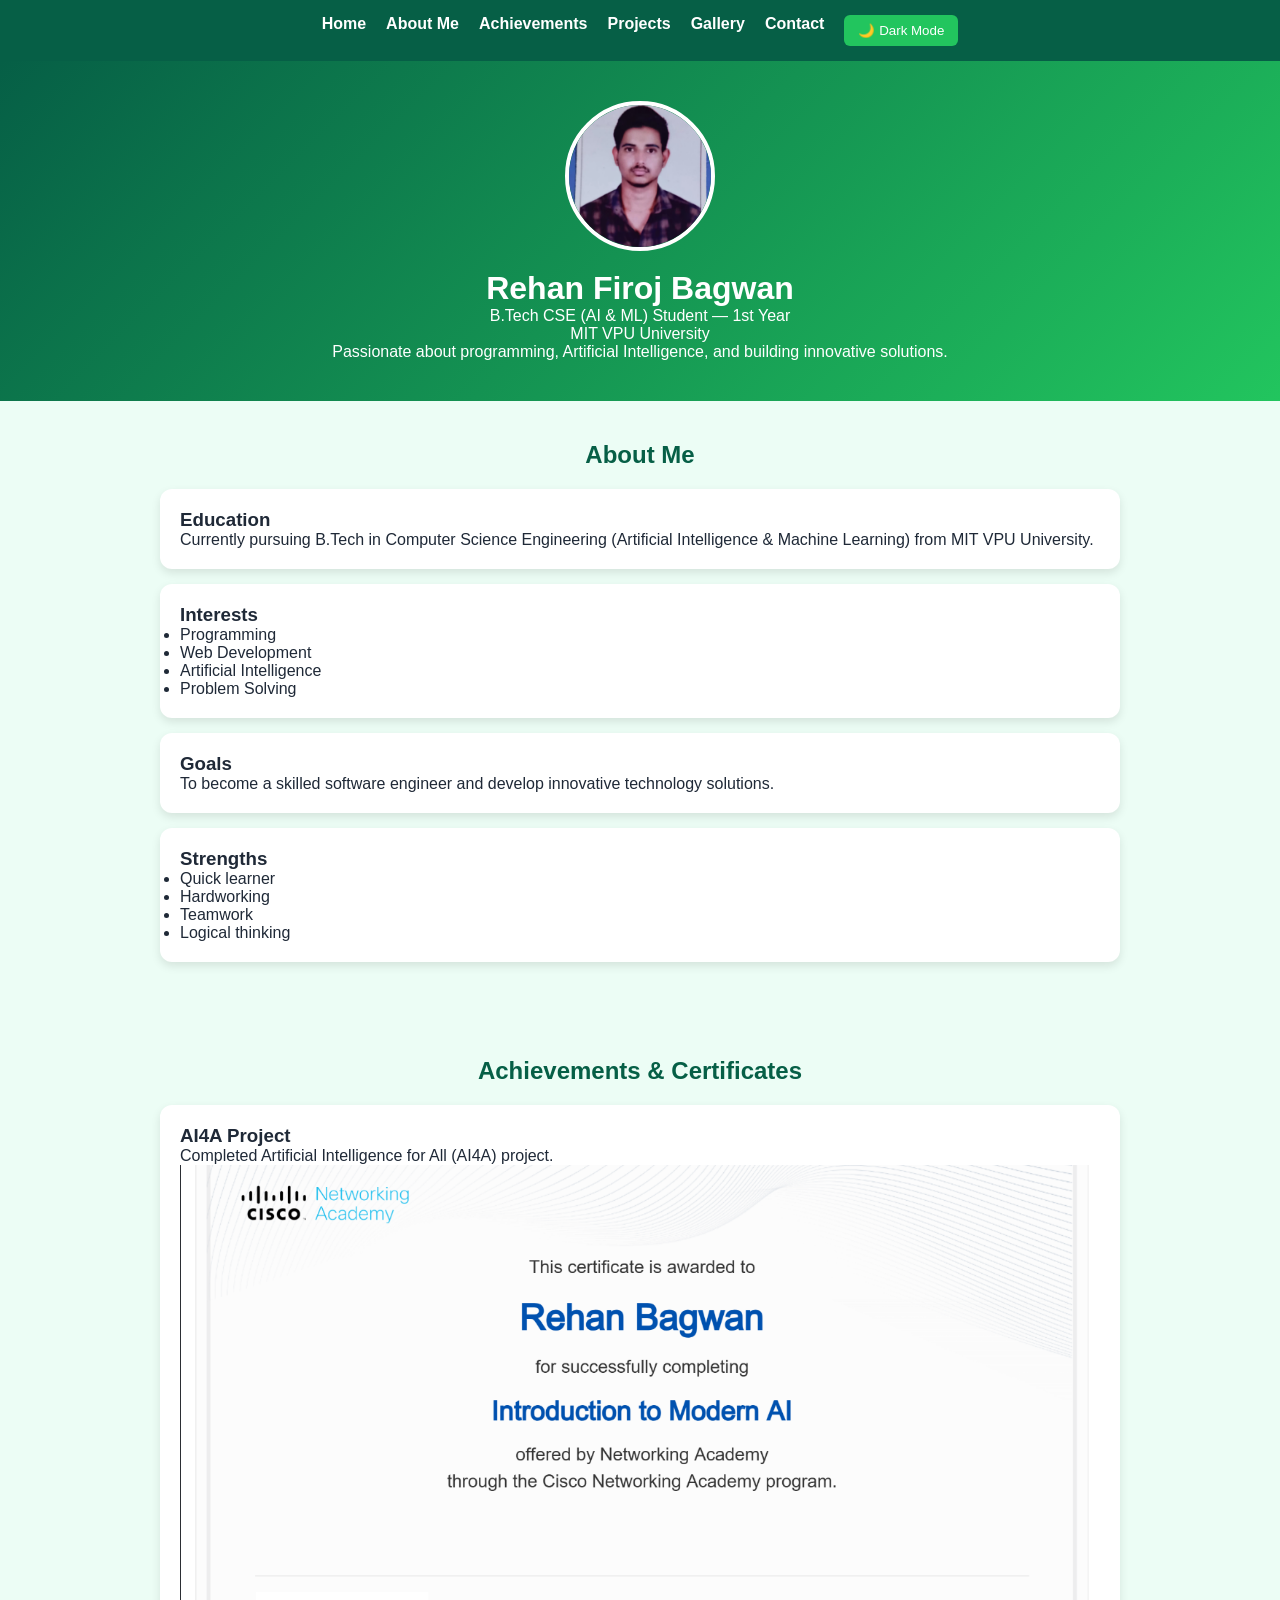
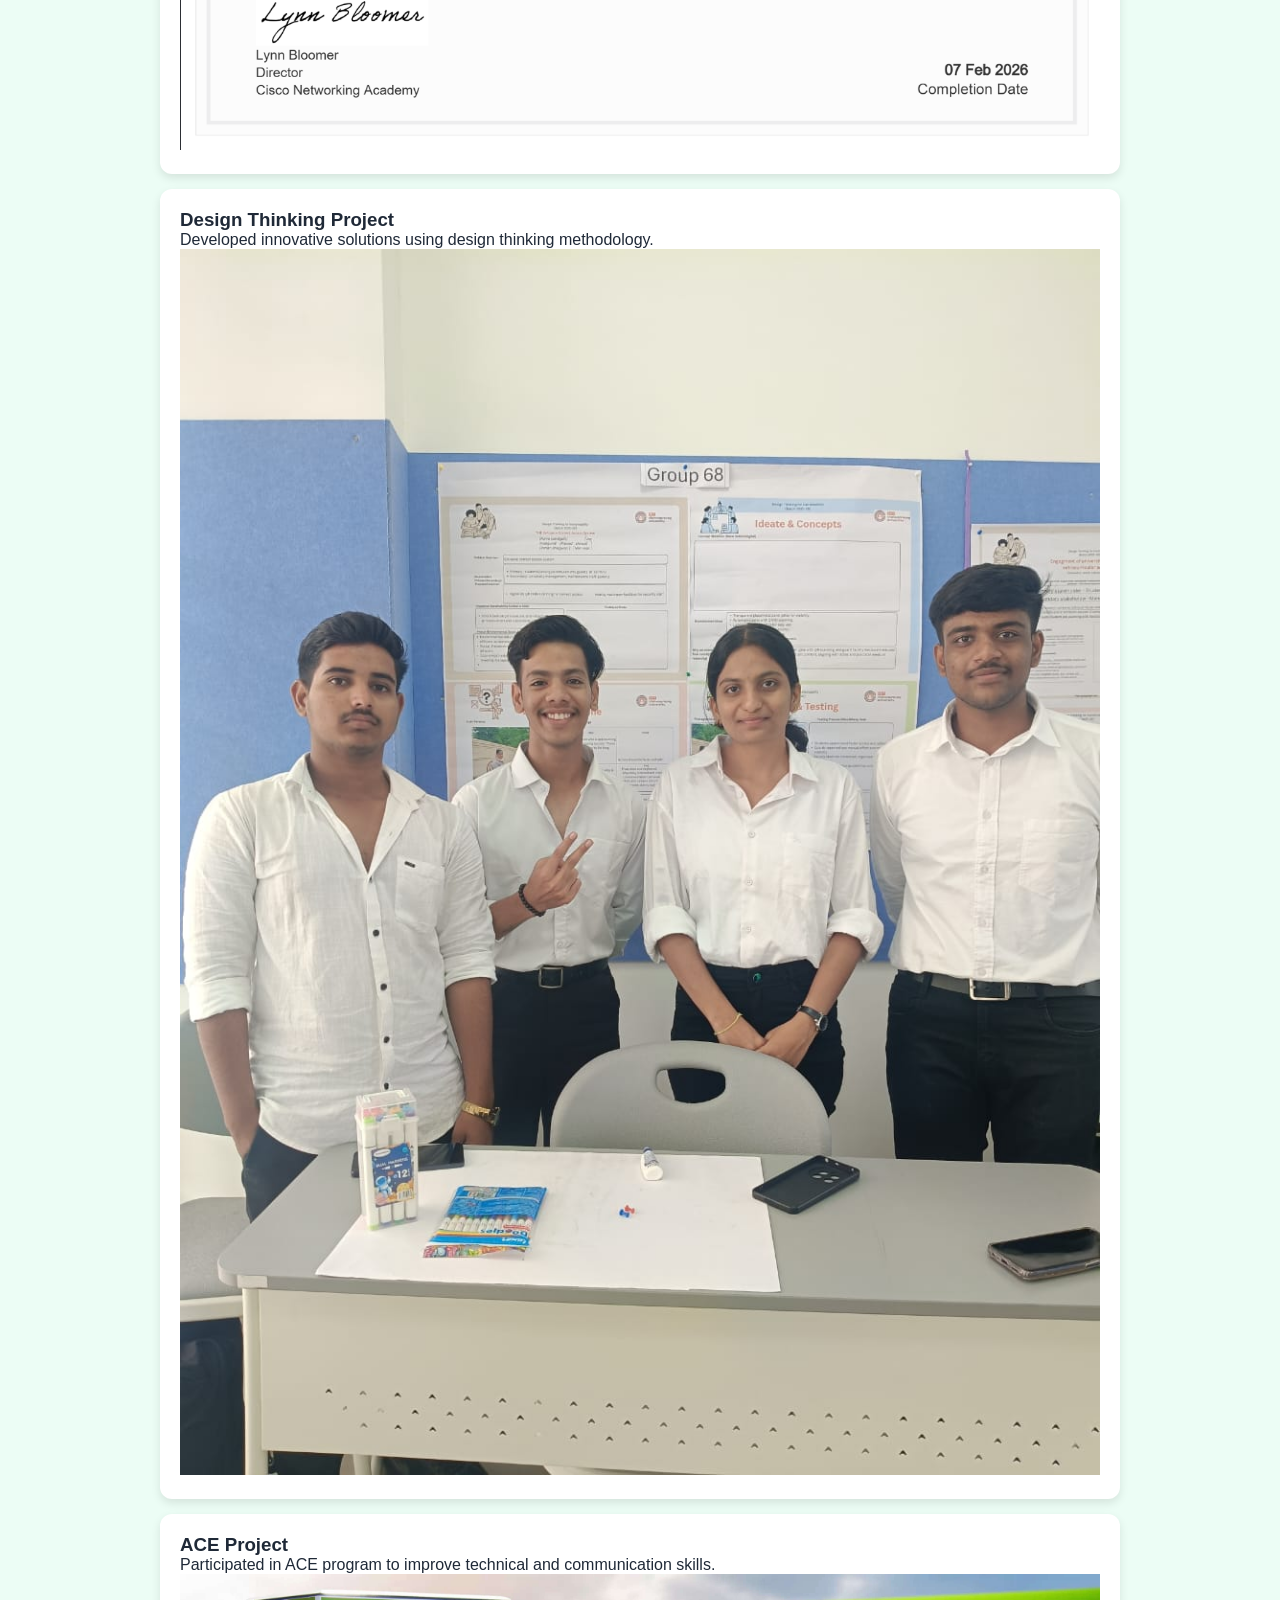
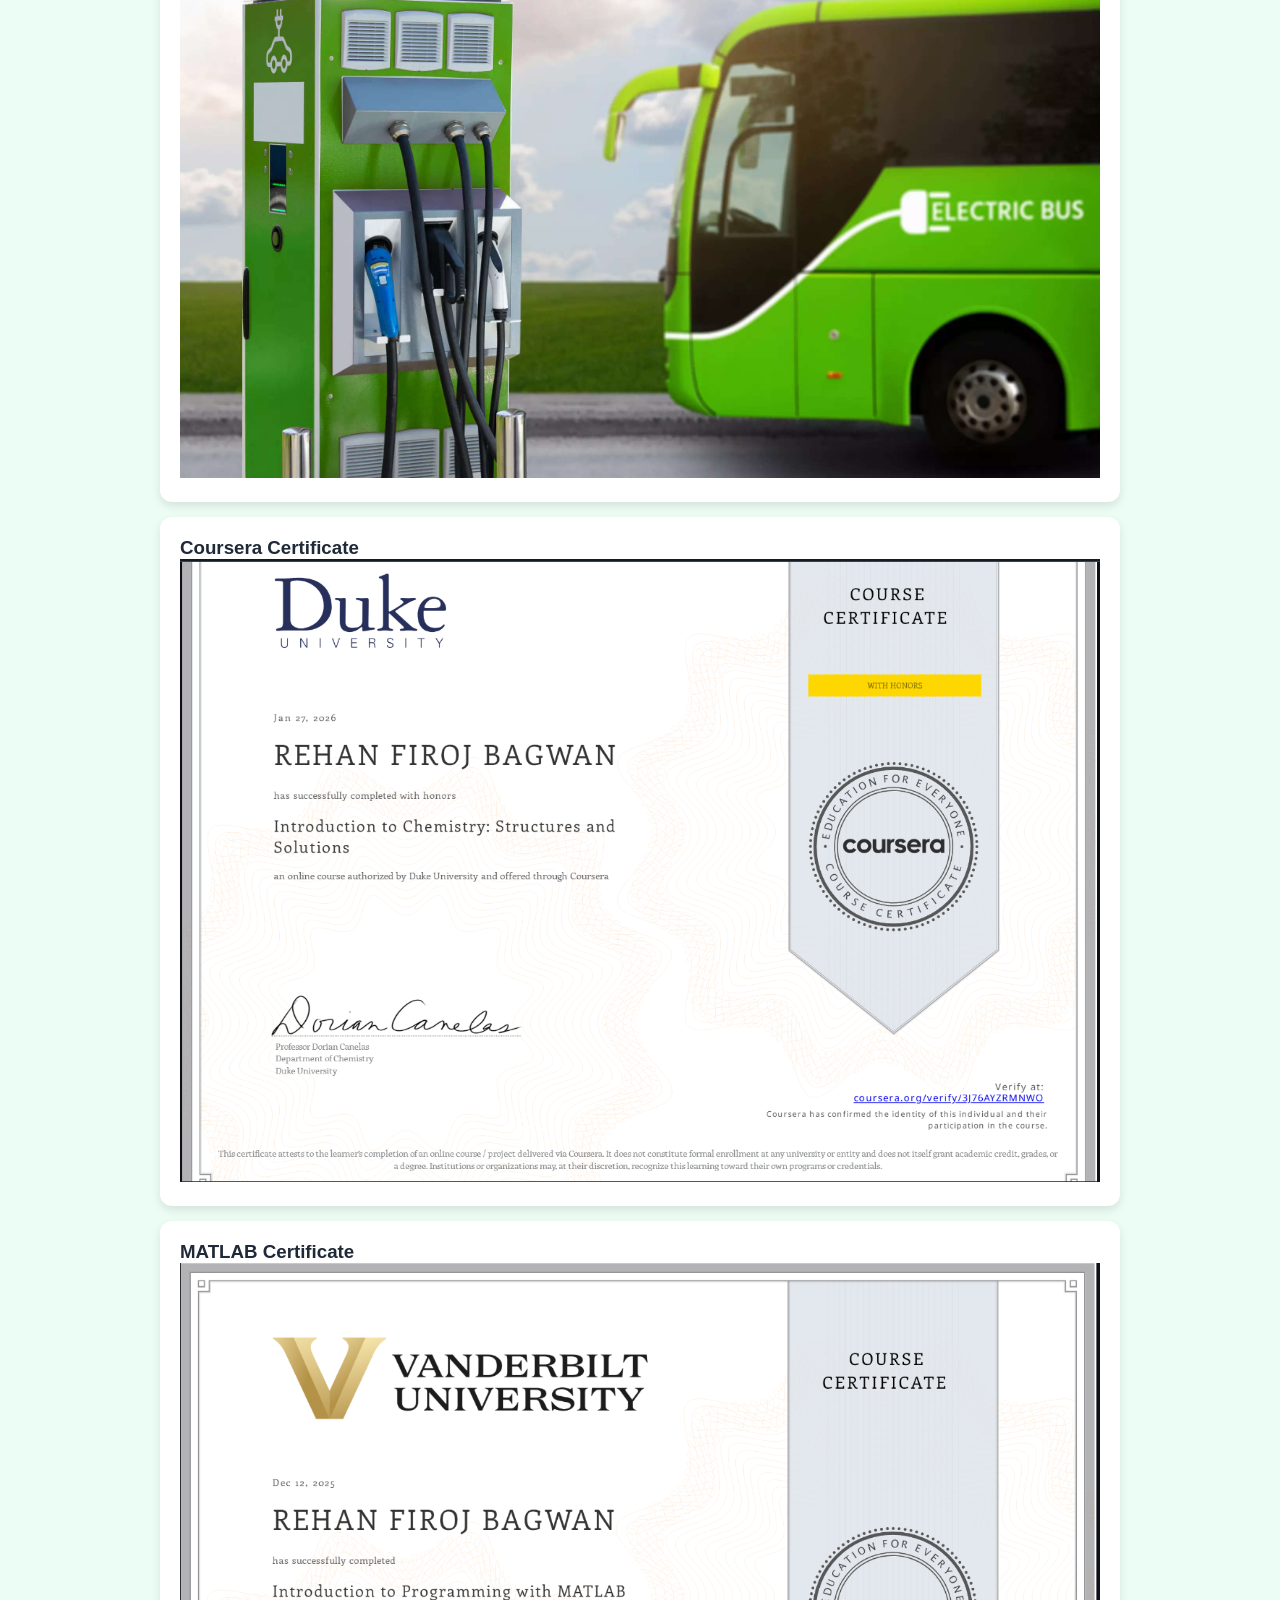
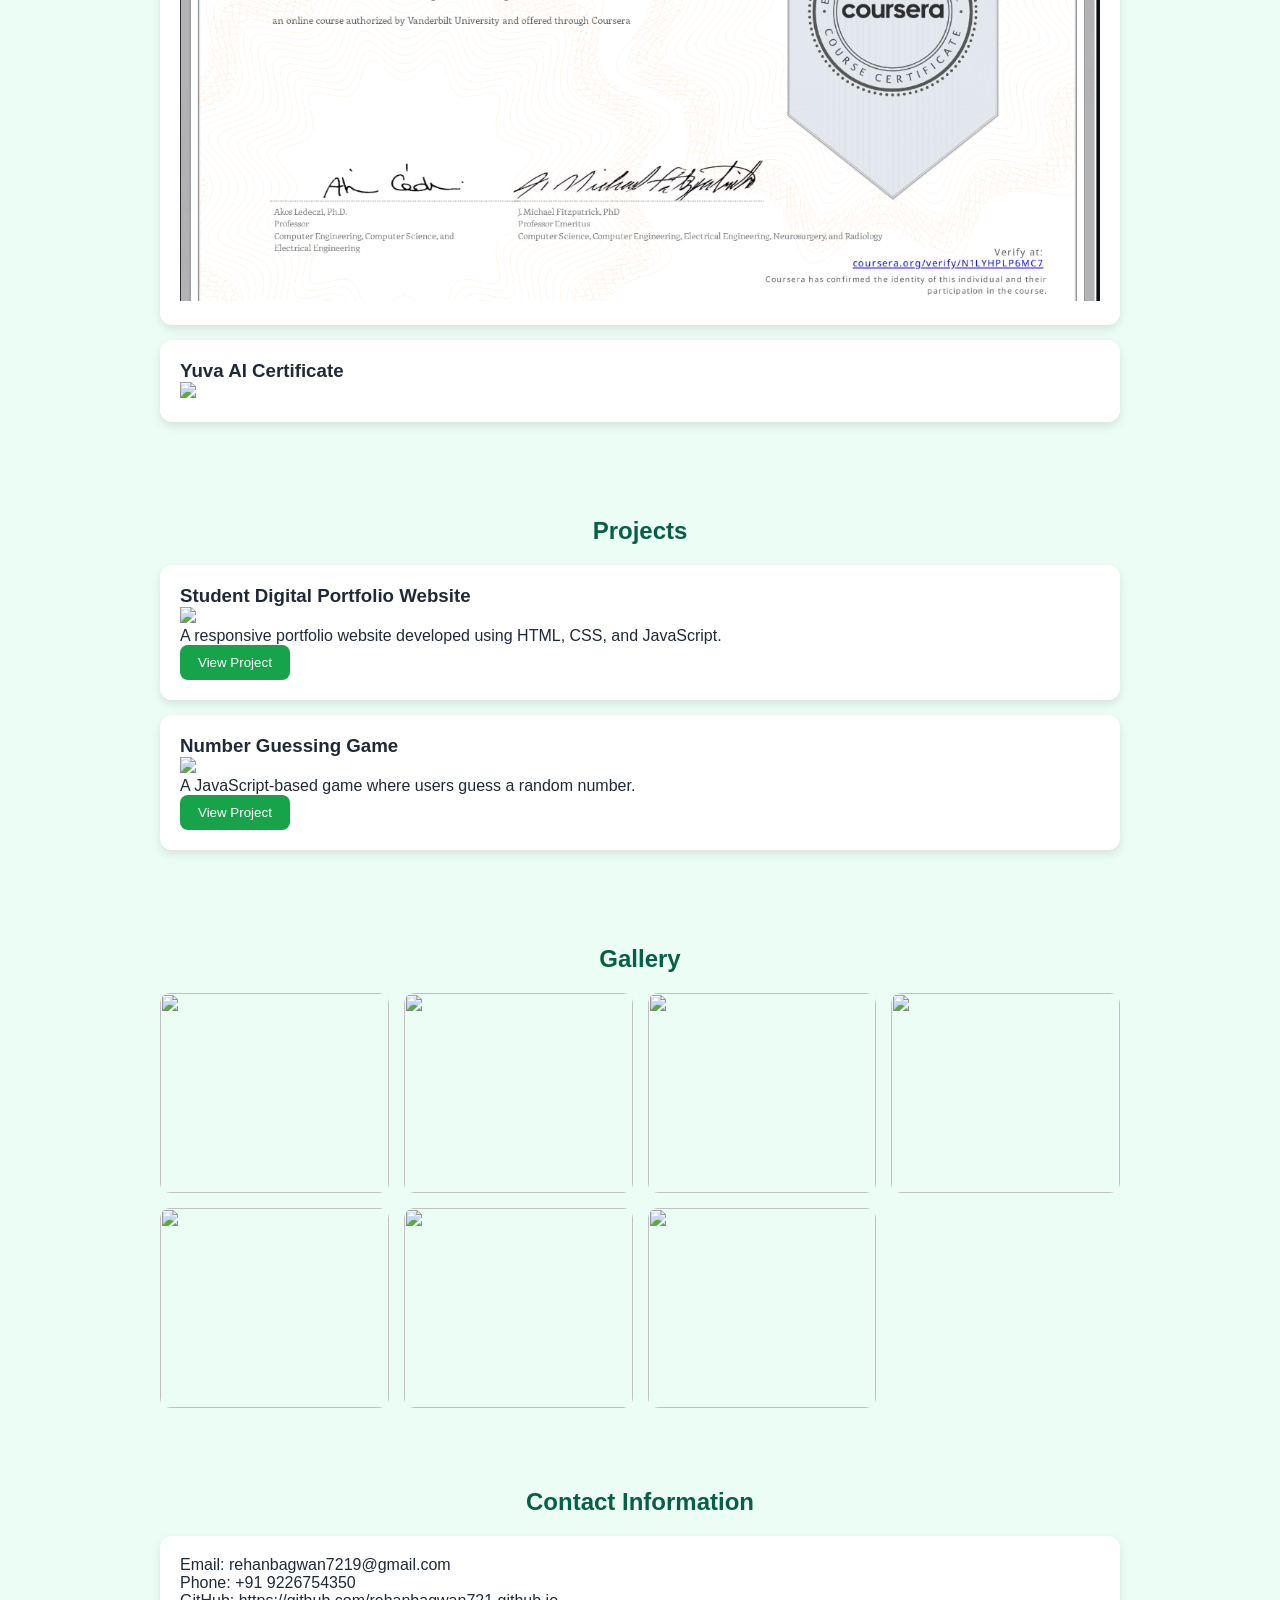
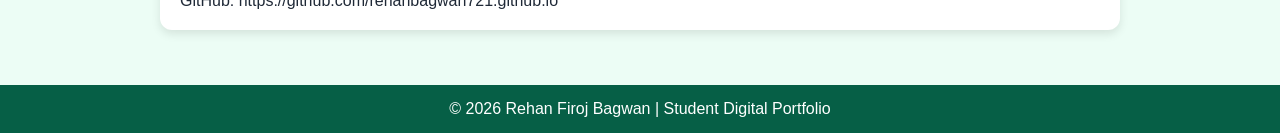
==== index.html @ 992f94b4 "Update index.html" ====
<!DOCTYPE html>
<html lang="en">
<head>
<meta charset="UTF-8">
<meta name="viewport" content="width=device-width, initial-scale=1.0">
<title>Rehan Firoj Bagwan | Student Portfolio</title>

<style>

/* RESET */
* {
    margin: 0;
    padding: 0;
    box-sizing: border-box;
    font-family: Arial, Helvetica, sans-serif;
}

/* BODY */
body {
    background: #ecfdf5;
    color: #1f2937;
}

/* NAVBAR */
nav {
    background: #065f46;
    padding: 15px;
    position: sticky;
    top: 0;
}

nav ul {
    list-style: none;
    display: flex;
    justify-content: center;
    flex-wrap: wrap;
    gap: 20px;
}

nav ul li a {
    color: white;
    text-decoration: none;
    font-weight: bold;
}

nav button {
    background: #22c55e;
    color: white;
    border: none;
    padding: 8px 14px;
    border-radius: 6px;
    cursor: pointer;
}

/* HOME */
header {
    text-align: center;
    padding: 40px 20px;
    background: linear-gradient(135deg, #065f46, #22c55e);
    color: white;
}

.profile-img {
    width: 150px;
    height: 150px;
    border-radius: 50%;
    border: 4px solid white;
    object-fit: cover;
    margin-bottom: 15px;
}

section {
    padding: 40px 20px;
    max-width: 1000px;
    margin: auto;
}

h2 {
    text-align: center;
    margin-bottom: 20px;
    color: #065f46;
}

/* CARD */
.card {
    background: white;
    padding: 20px;
    margin: 15px 0;
    border-radius: 12px;
    box-shadow: 0 4px 10px rgba(0,0,0,0.1);
}

/* GALLERY */
.gallery {
    display: grid;
    grid-template-columns: repeat(auto-fit, minmax(200px, 1fr));
    gap: 15px;
}

.gallery img {
    width: 100%;
    height: 200px;
    object-fit: cover;
    border-radius: 10px;
}

/* BUTTON */
button {
    padding: 10px 18px;
    background: #16a34a;
    color: white;
    border: none;
    border-radius: 8px;
    cursor: pointer;
}

/* DARK MODE */
body.dark {
    background: #111827;
    color: white;
}

body.dark .card {
    background: #1f2937;
}

footer {
    text-align: center;
    padding: 15px;
    background: #065f46;
    color: white;
}

</style>
</head>

<body>

<!-- NAVIGATION -->
<nav>
<ul>
<li><a href="#home">Home</a></li>
<li><a href="#about">About Me</a></li>
<li><a href="#achievements">Achievements</a></li>
<li><a href="#projects">Projects</a></li>
<li><a href="#gallery">Gallery</a></li>
<li><a href="#contact">Contact</a></li>
<li><button onclick="toggleDarkMode()">🌙 Dark Mode</button></li>
</ul>
</nav>

<!-- HOME -->
<header id="home">
<img src="assets/WhatsApp Image 2026-04-06 at 5.09.29 PM.jpeg" alt="Profile Photo" class="profile-img">

<h1>Rehan Firoj Bagwan</h1>

<p>
B.Tech CSE (AI & ML) Student — 1st Year  
</p>

<p>
MIT VPU University
</p>

<p>
Passionate about programming, Artificial Intelligence, and building innovative solutions.
</p>

</header>

<!-- ABOUT ME -->
<section id="about">

<h2>About Me</h2>

<div class="card">

<h3>Education</h3>

<p>
Currently pursuing B.Tech in Computer Science Engineering  
(Artificial Intelligence & Machine Learning)  
from MIT VPU University.
</p>

</div>

<div class="card">

<h3>Interests</h3>

<ul>
<li>Programming</li>
<li>Web Development</li>
<li>Artificial Intelligence</li>
<li>Problem Solving</li>
</ul>

</div>

<div class="card">

<h3>Goals</h3>

<p>
To become a skilled software engineer and develop innovative technology solutions.
</p>

</div>

<div class="card">

<h3>Strengths</h3>

<ul>
<li>Quick learner</li>
<li>Hardworking</li>
<li>Teamwork</li>
<li>Logical thinking</li>
</ul>

</div>

</section>

<!-- ACHIEVEMENTS -->
<section id="achievements">

<h2>Achievements & Certificates</h2>

<div class="card">
<h3>AI4A Project</h3>

<p>
Completed Artificial Intelligence for All (AI4A) project.
</p>

<img src="assets/Screenshot 2026-04-07 130031.png" width="100%">

</div>

<div class="card">

<h3>Design Thinking Project</h3>

<p>
Developed innovative solutions using design thinking methodology.
</p>

<img src="assets/DT.jpeg" width="100%">

</div>

<div class="card">

<h3>ACE Project</h3>

<p>
Participated in ACE program to improve technical and communication skills.
</p>

<img src="assets/88724219.cms_.jpg" width="100%">

</div>

<div class="card">

<h3>Coursera Certificate</h3>

<img src="assets/Screenshot 2026-04-07 132330.png" width="100%">

</div>

<div class="card">

<h3>MATLAB Certificate</h3>

<img src="assets/Screenshot 2026-04-07 132806.png" width="100%">

</div>

<div class="card">

<h3>Yuva AI Certificate</h3>

<img src="assets/yuva_ai_certificate.jpg" width="100%">

</div>

</section>

<!-- PROJECTS -->
<section id="projects">

<h2>Projects</h2>

<div class="card">

<h3>Student Digital Portfolio Website</h3>

<img src="assets/project1.png" width="100%">

<p>
A responsive portfolio website developed using HTML, CSS, and JavaScript.
</p>

<a href="https://github.com/yourusername/project1" target="_blank">
<button>View Project</button>
</a>

</div>

<div class="card">

<h3>Number Guessing Game</h3>

<img src="assets/project2.png" width="100%">

<p>
A JavaScript-based game where users guess a random number.
</p>

<a href="https://github.com/yourusername/project2" target="_blank">
<button>View Project</button>
</a>

</div>

</section>

<!-- GALLERY -->
<section id="gallery">

<h2>Gallery</h2>

<div class="gallery">

<img src="assets/profile.jpg">

<img src="assets/ai4a_certificate.jpg">

<img src="assets/design_thinking_certificate.jpg">

<img src="assets/ace_certificate.jpg">

<img src="assets/coursera_certificate.jpg">

<img src="assets/netacad_certificate.jpg">

<img src="assets/yuva_ai_certificate.jpg">

</div>

</section>

<!-- CONTACT -->
<section id="contact">

<h2>Contact Information</h2>

<div class="card">

<p>
Email: rehanbagwan7219@gmail.com
</p>

<p>
Phone: +91 9226754350
</p>



</p>

<p>
GitHub: https://github.com/rehanbagwan721.github.io
</p>

</div>

</section>

<footer>

<p>
© 2026 Rehan Firoj Bagwan | Student Digital Portfolio
</p>

</footer>

<script>

function toggleDarkMode() {
    document.body.classList.toggle("dark");
}

/* Smooth Scroll */

document.querySelectorAll('a[href^="#"]').forEach(anchor => {
    anchor.addEventListener('click', function(e) {
        e.preventDefault();
        document.querySelector(this.getAttribute('href')).scrollIntoView({
            behavior: 'smooth'
        });
    });
});

</script>

</body>
</html>
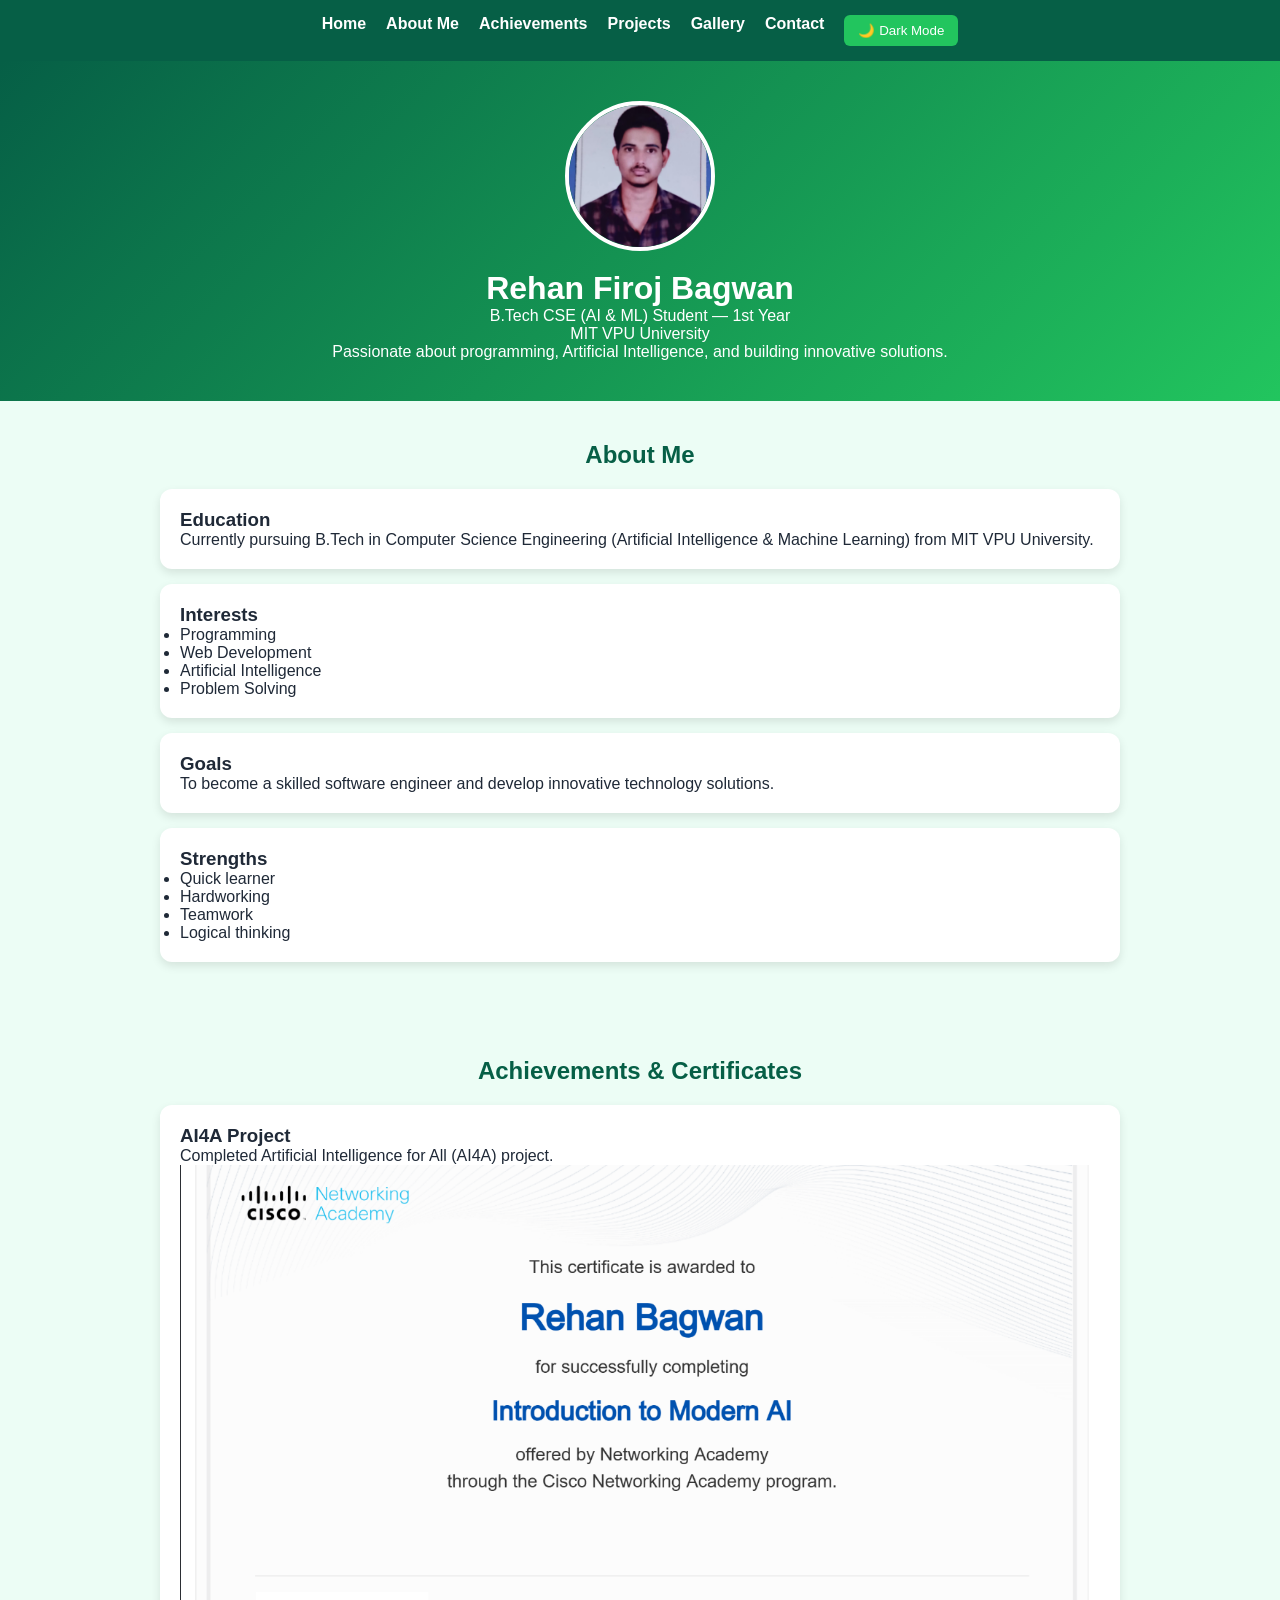
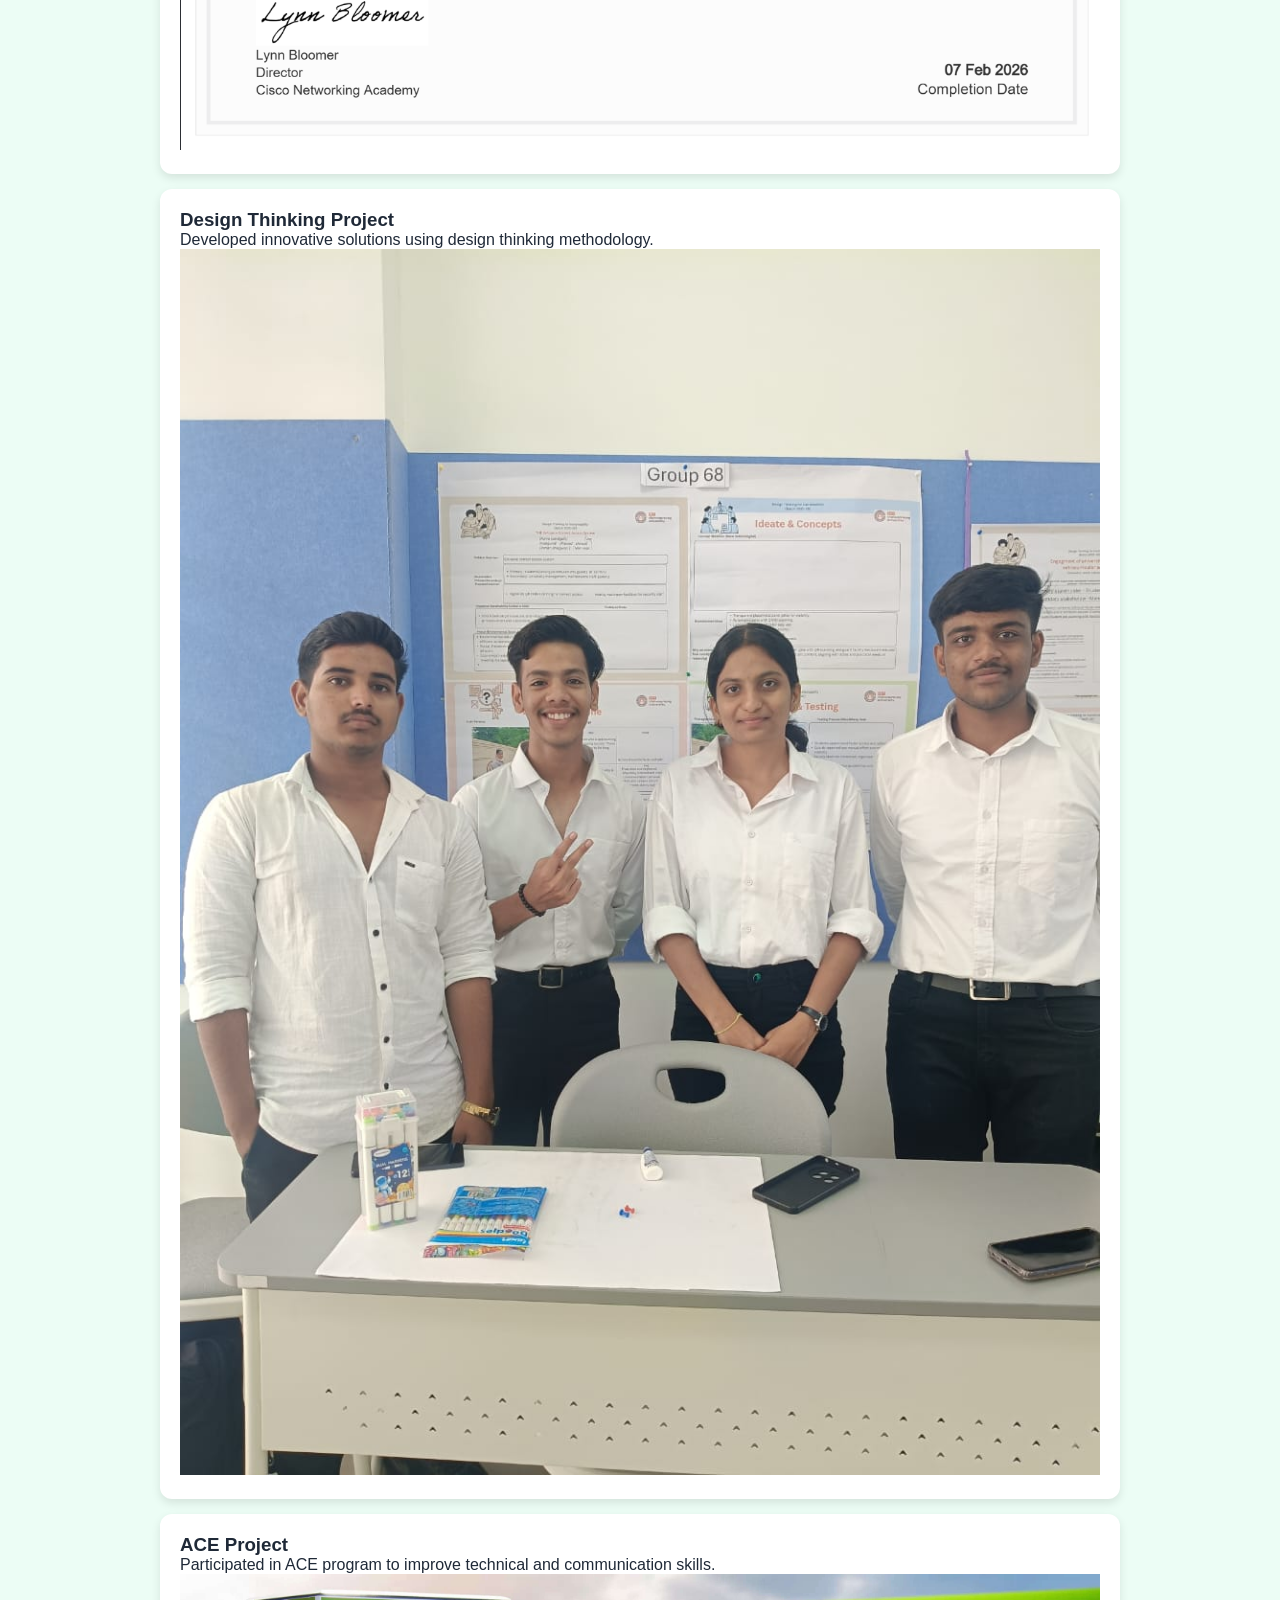
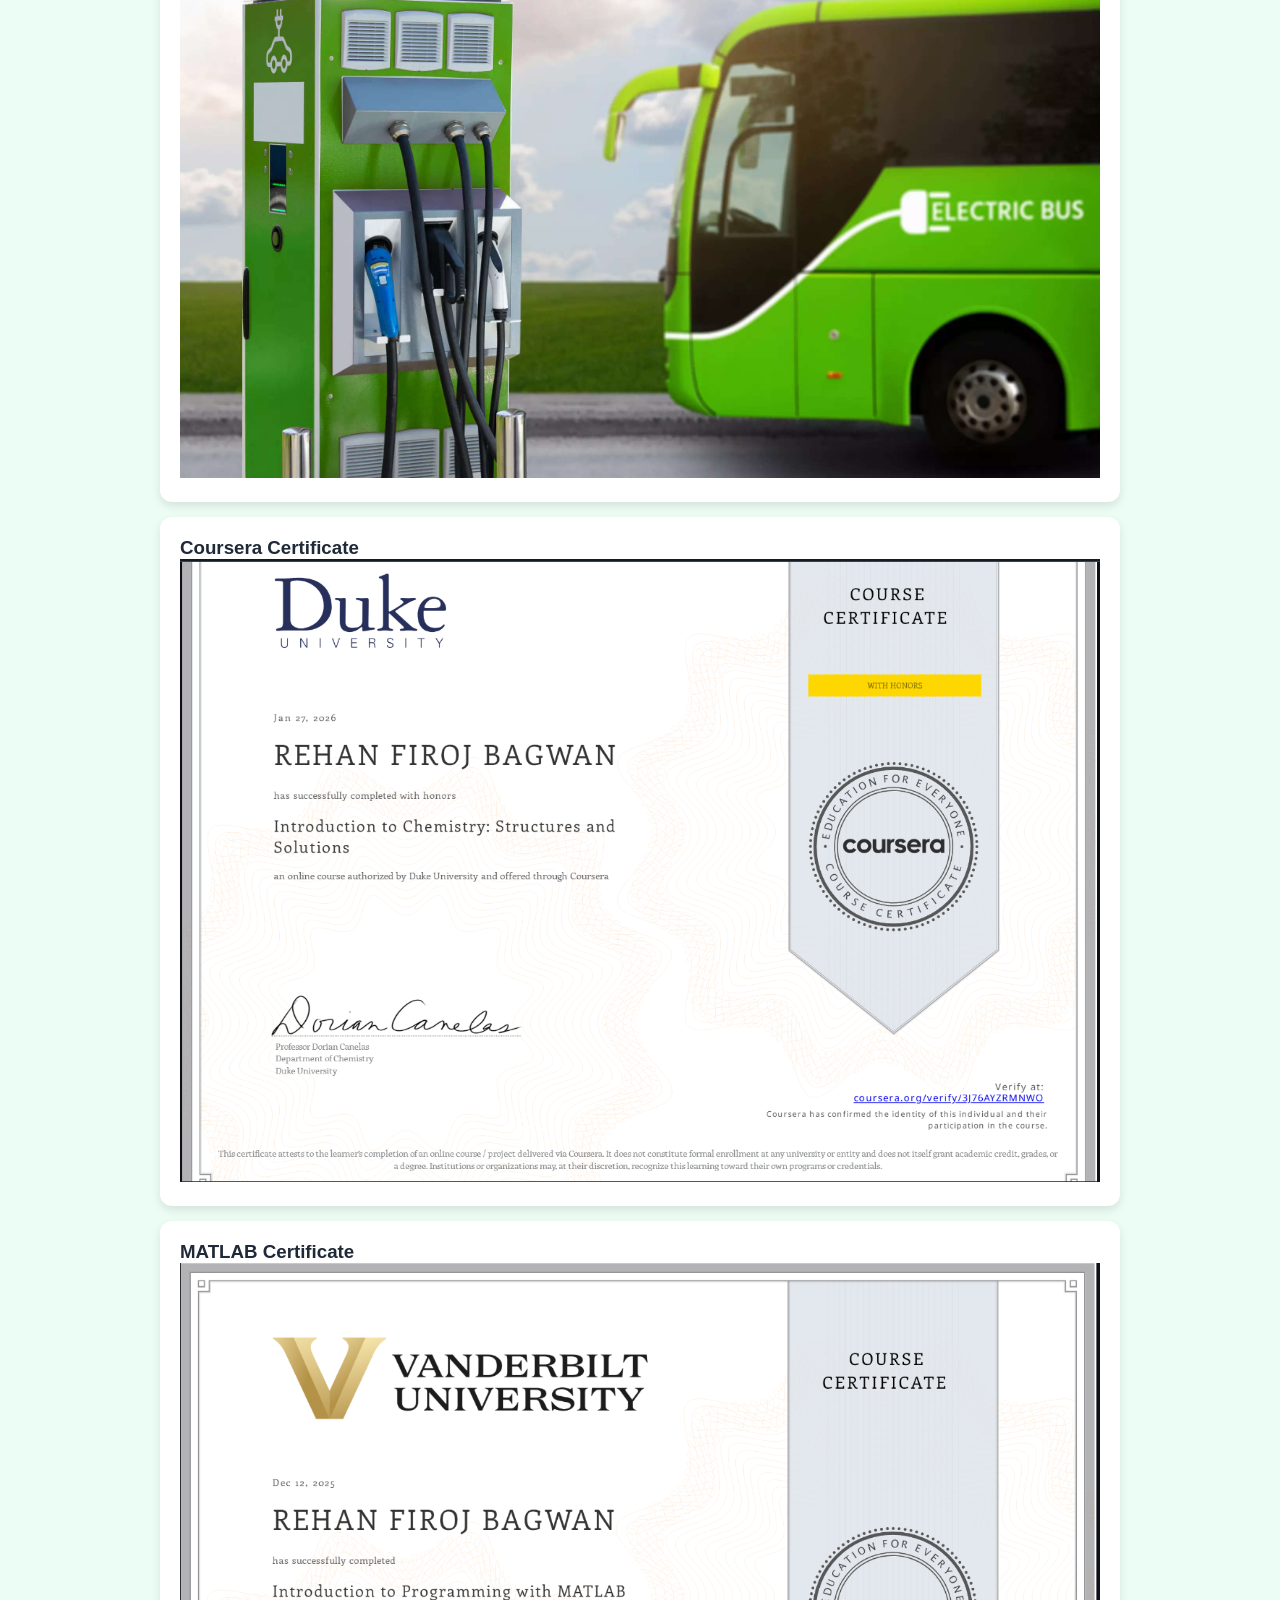
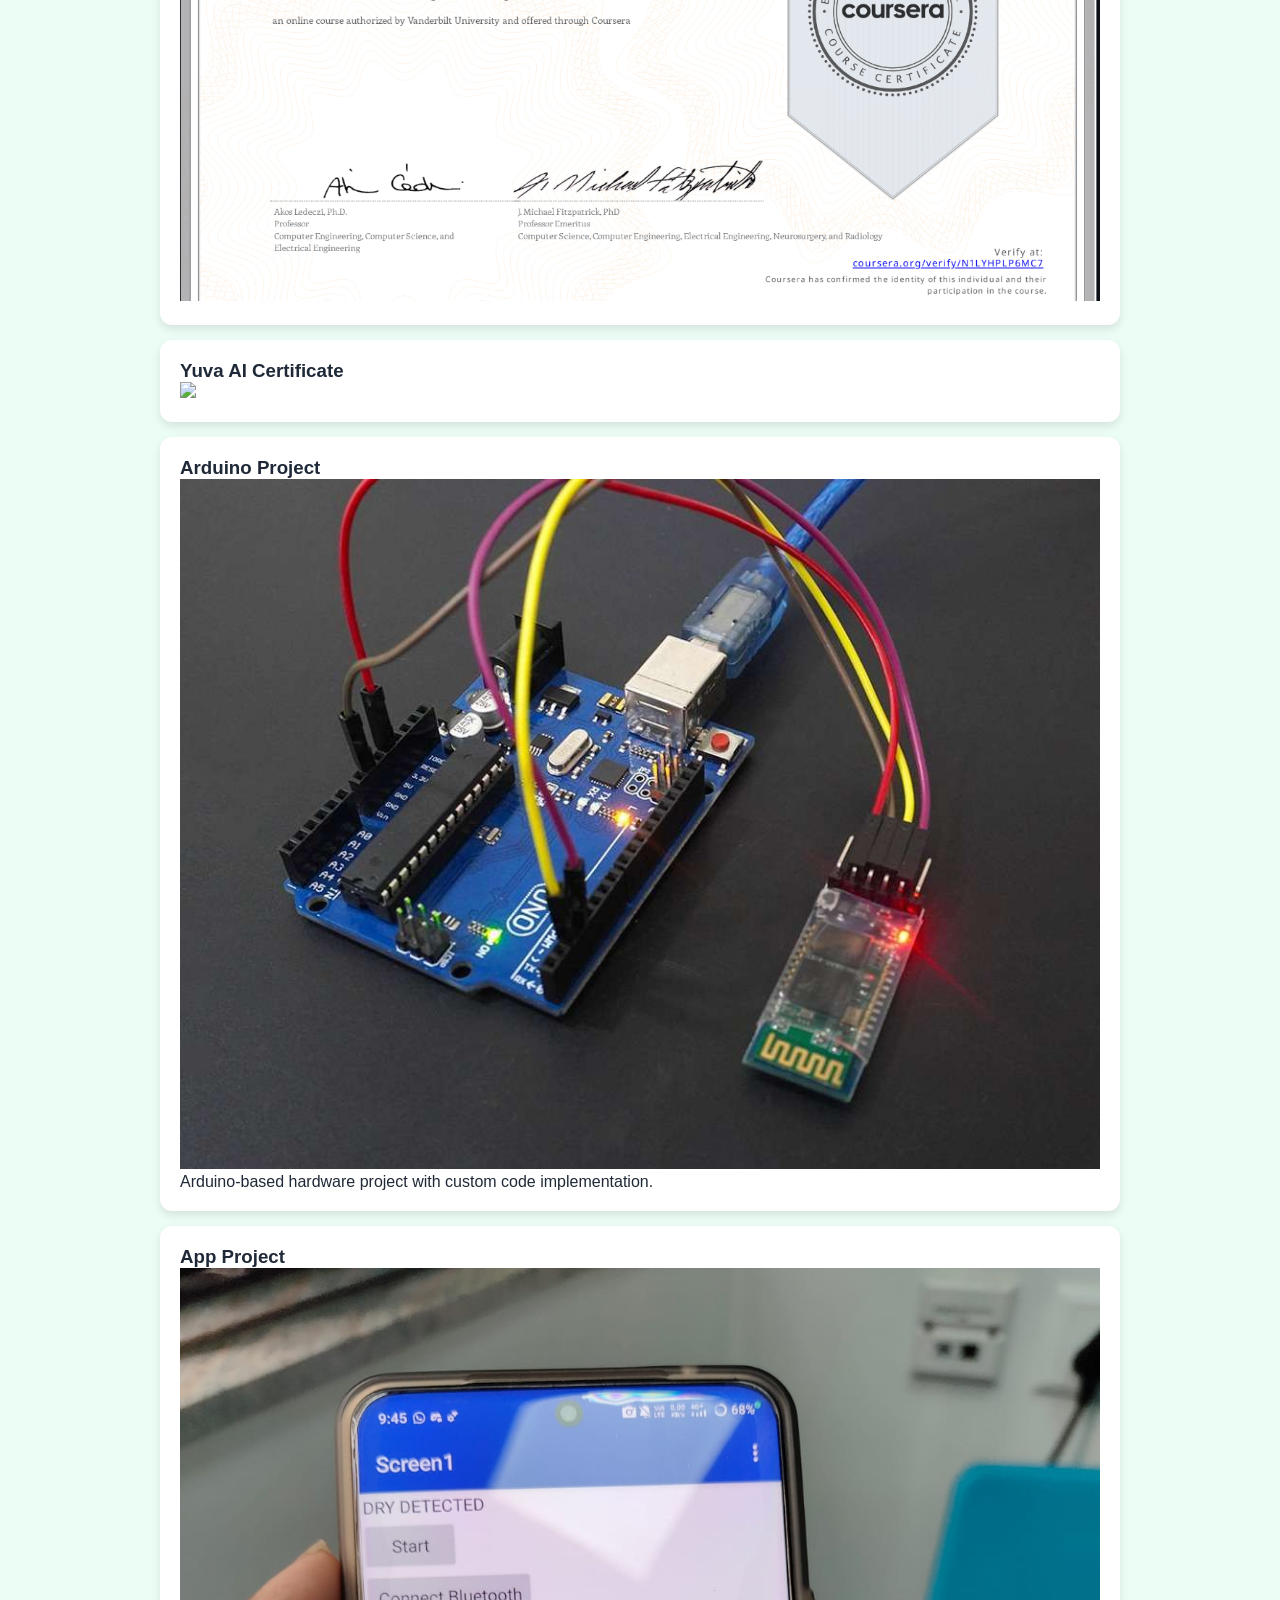
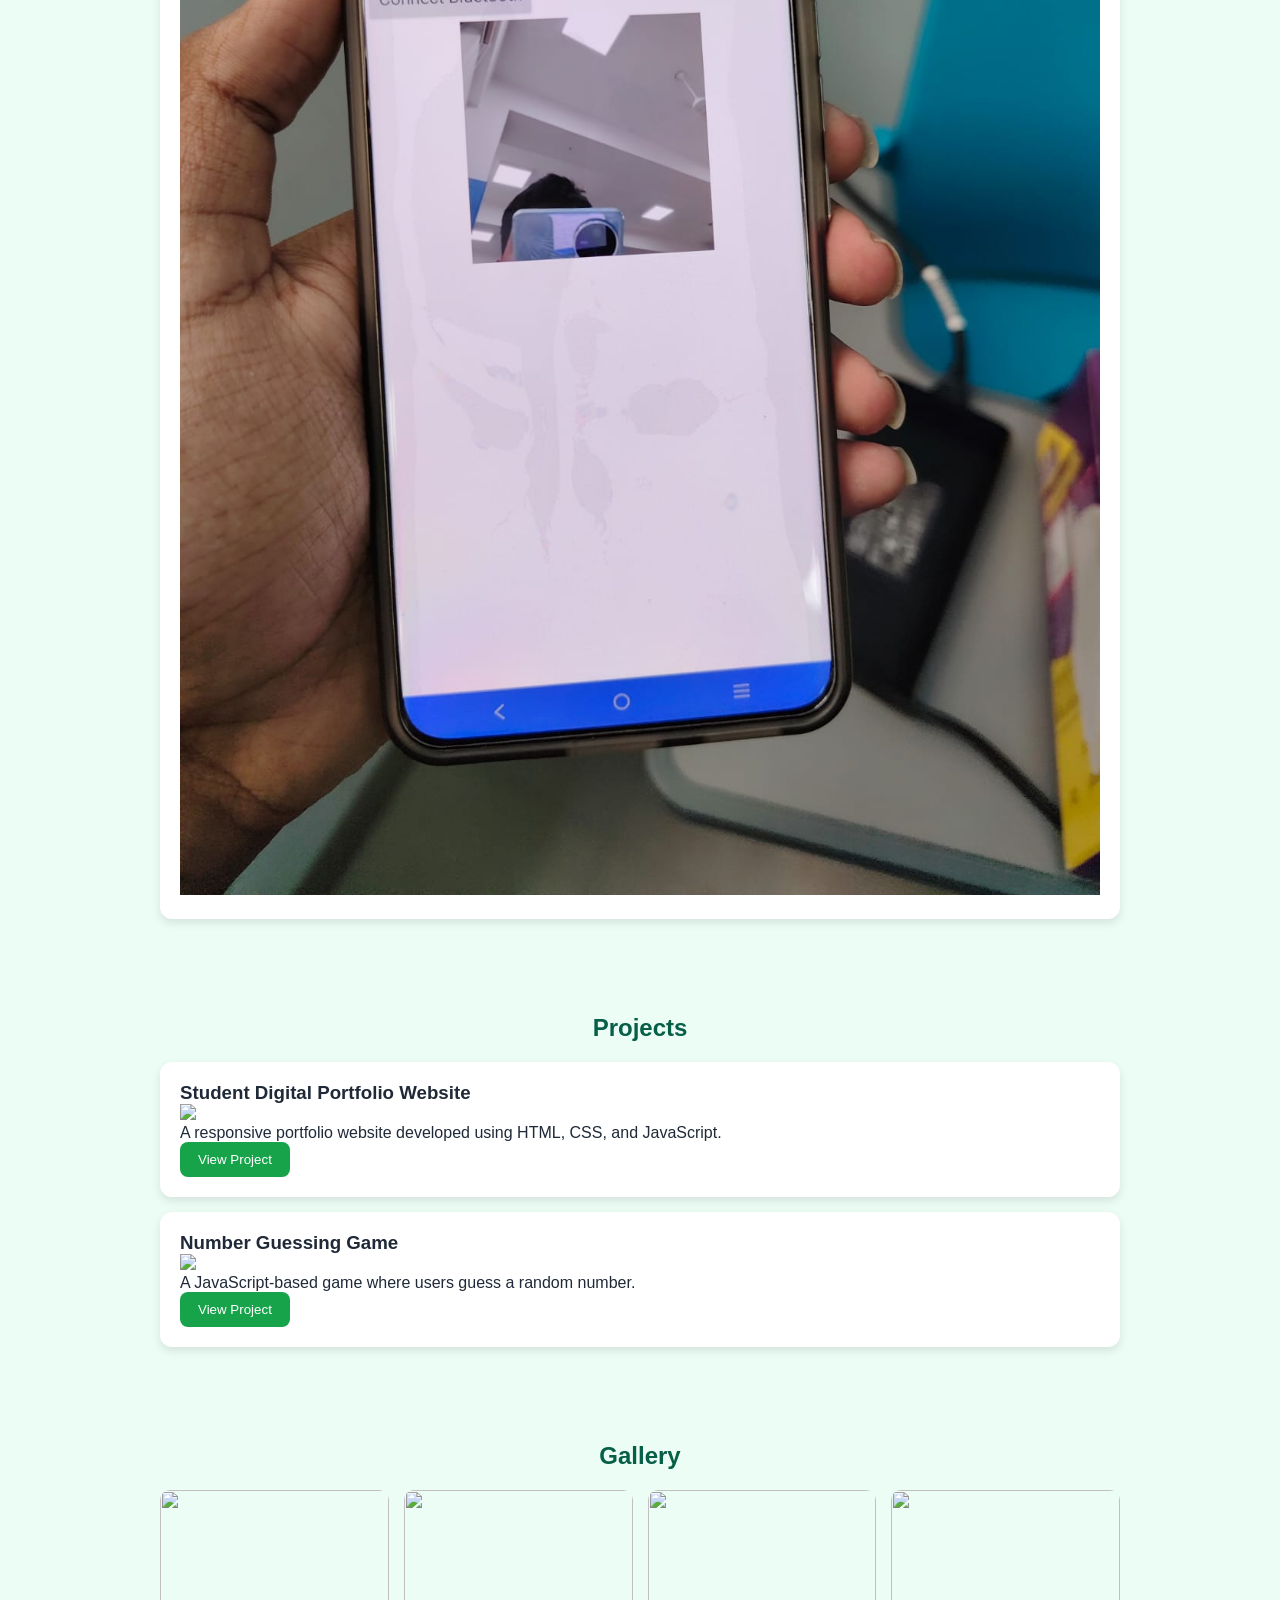
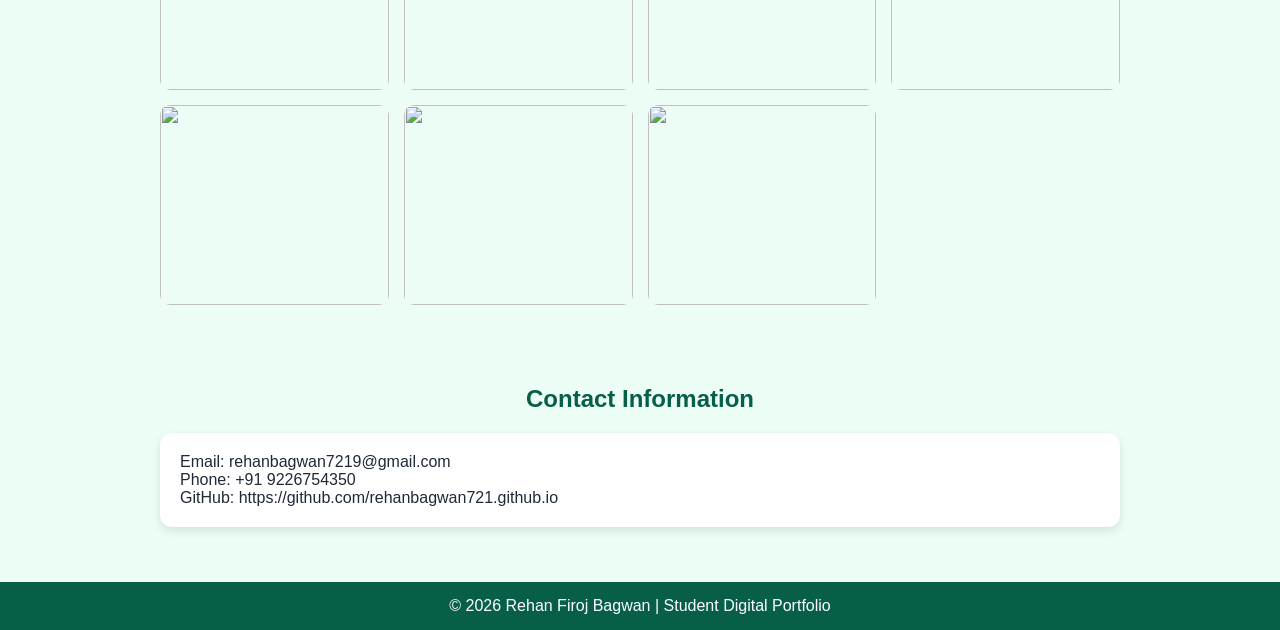
==== commit a6130170: "Update index.html" ====
--- a/index.html
+++ b/index.html
@@ -286,7 +286,27 @@
 
 <img src="assets/yuva_ai_certificate.jpg" width="100%">
 
-</div>
+</div> 
+<div class="card">
+
+<h3>Arduino Project</h3>
+
+<img src="assets/arduino code2026-06-17 at 9.41.22 AM.jpeg" width="100%">
+
+<p>
+Arduino-based hardware project with custom code implementation.
+</p>
+
+</div>
+
+<div class="card">
+
+<h3>App Project</h3>
+
+<img src="assets/app2026-06-17 at 10.01.19 AM.jpeg" width="100%">
+
+<p>
+</p>
 
 </section>
 
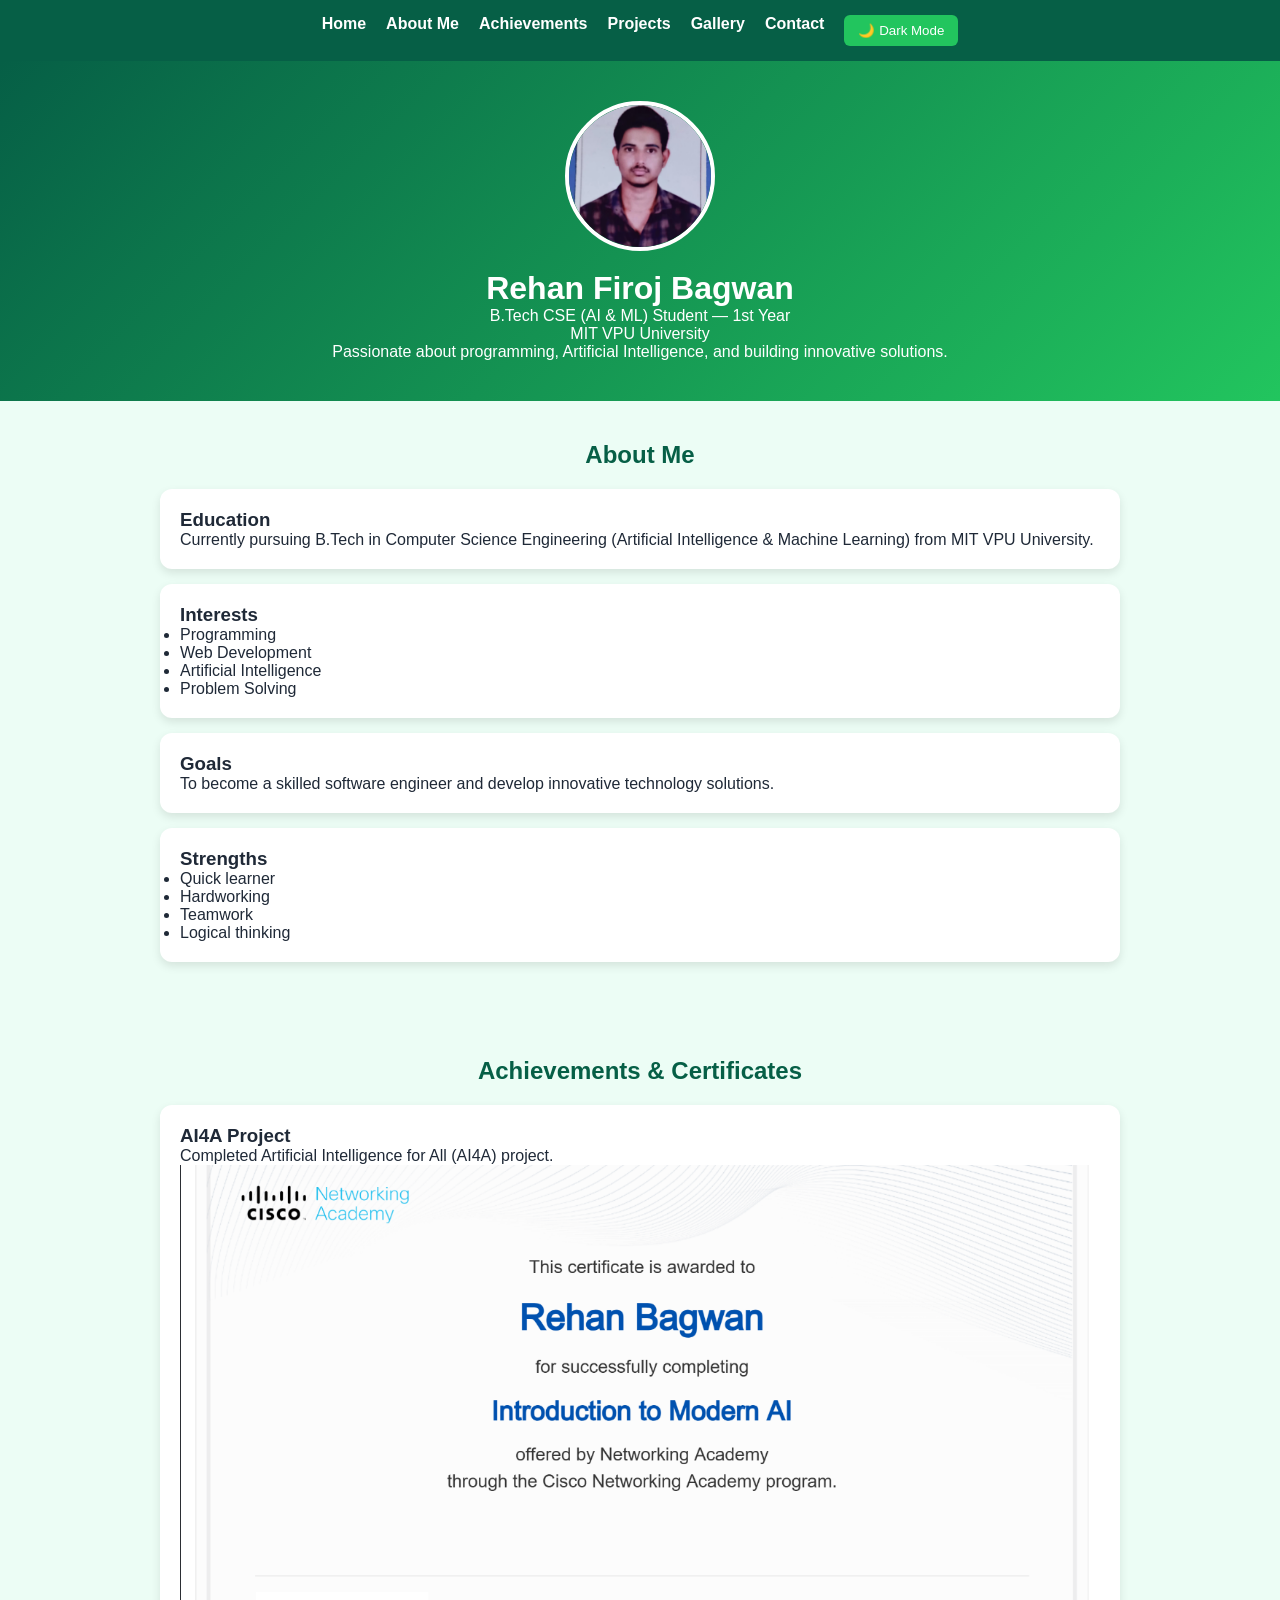
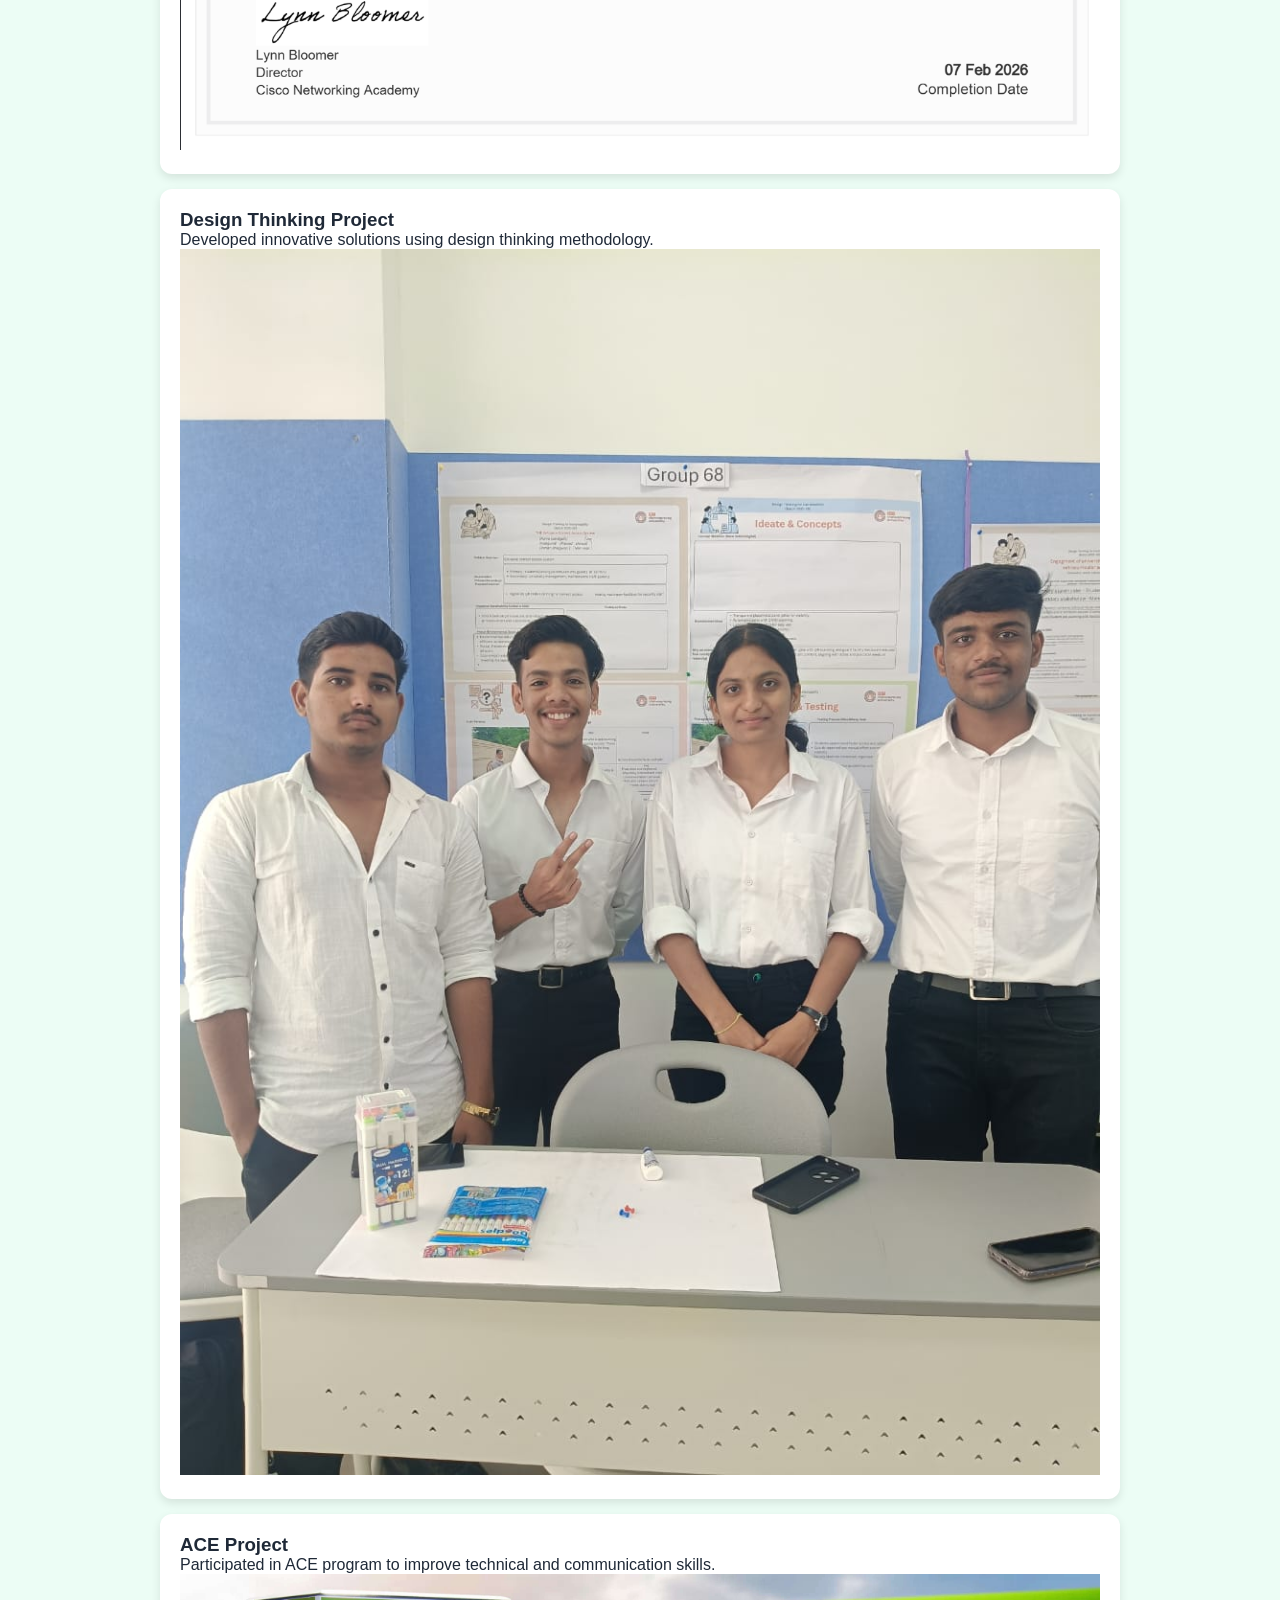
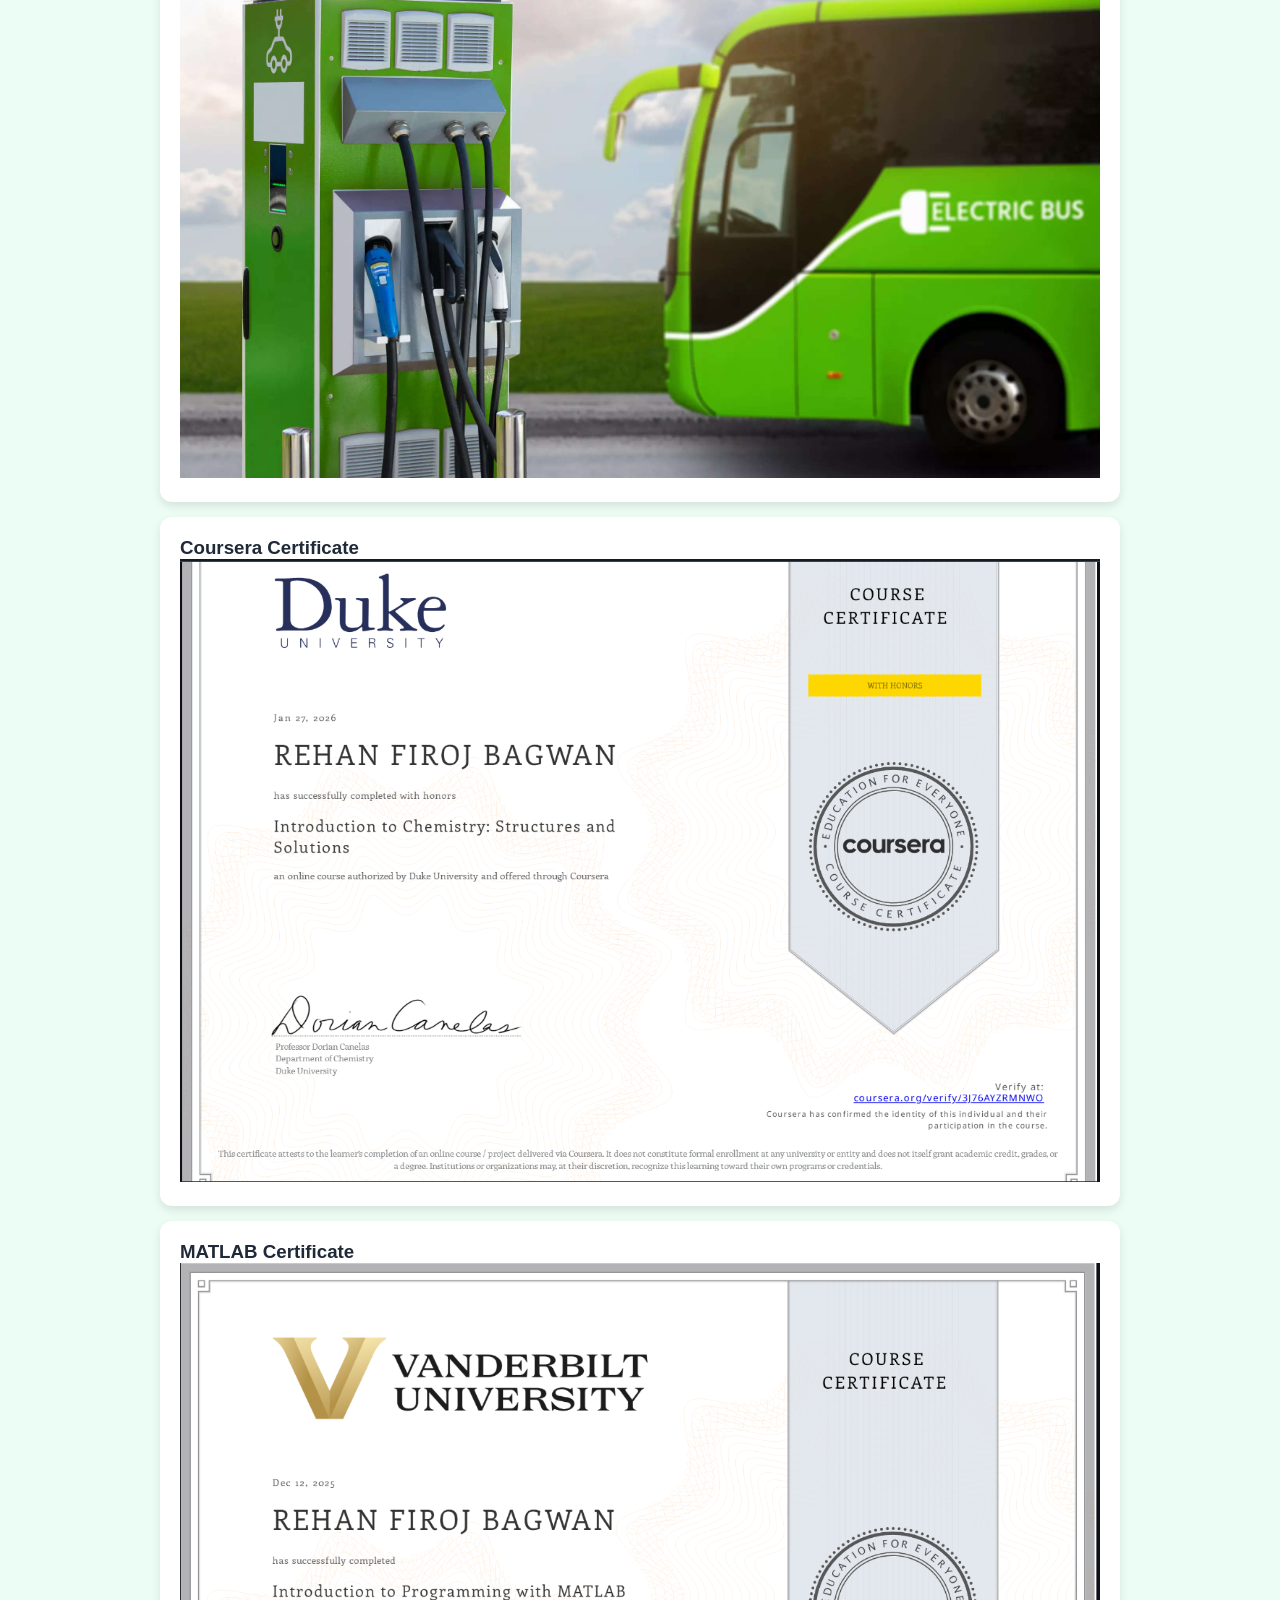
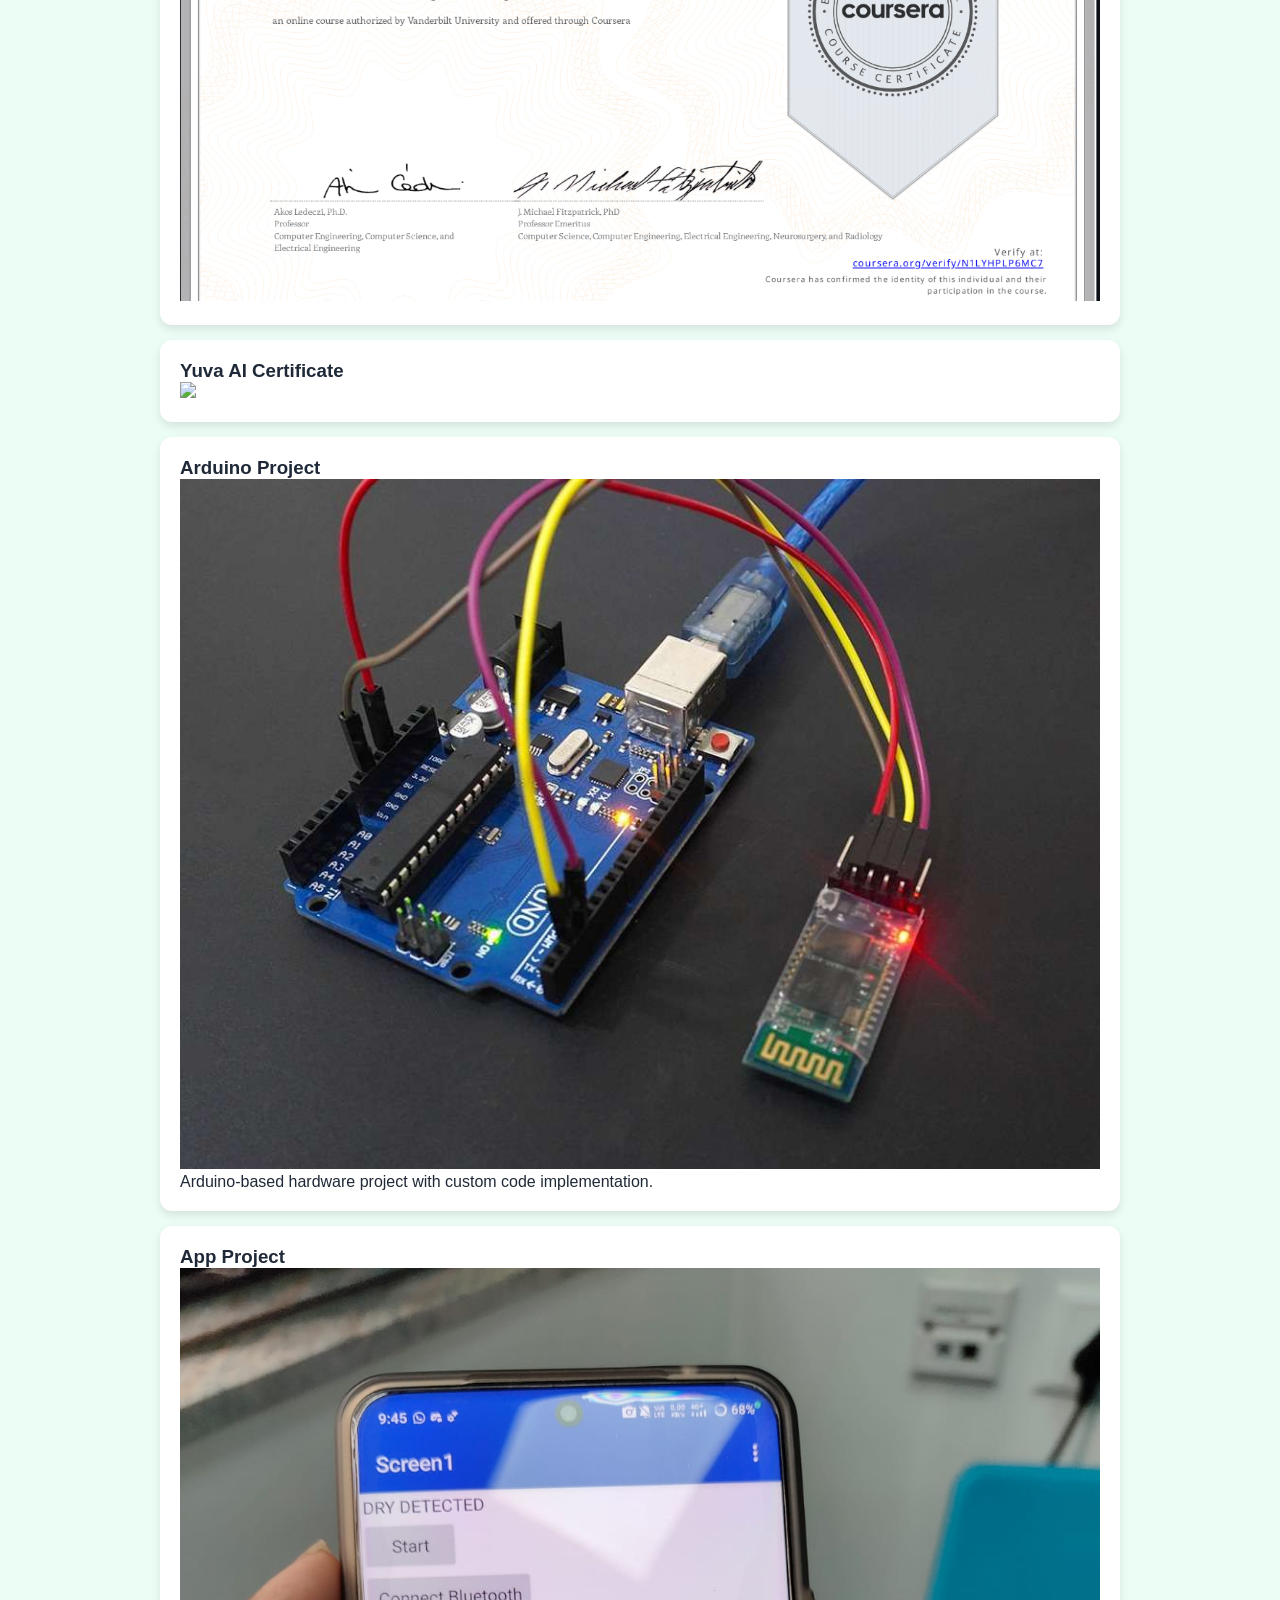
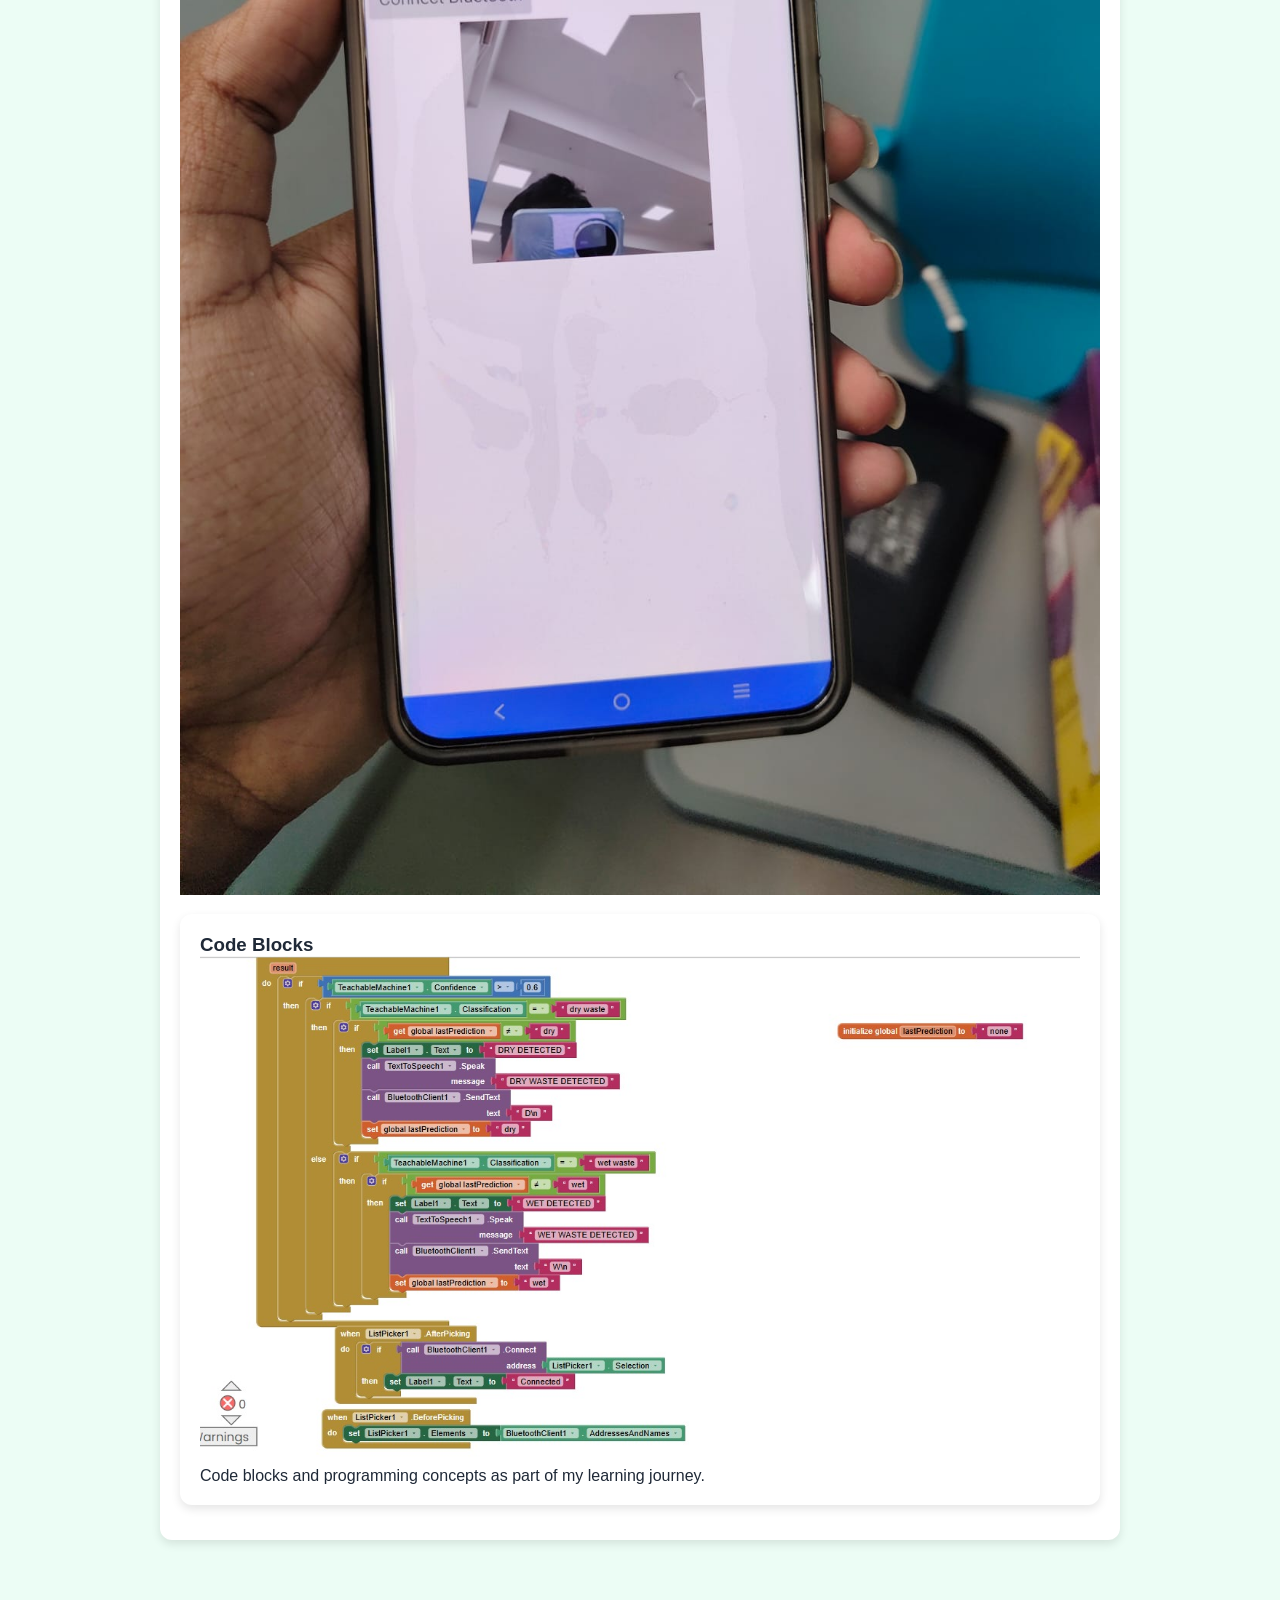
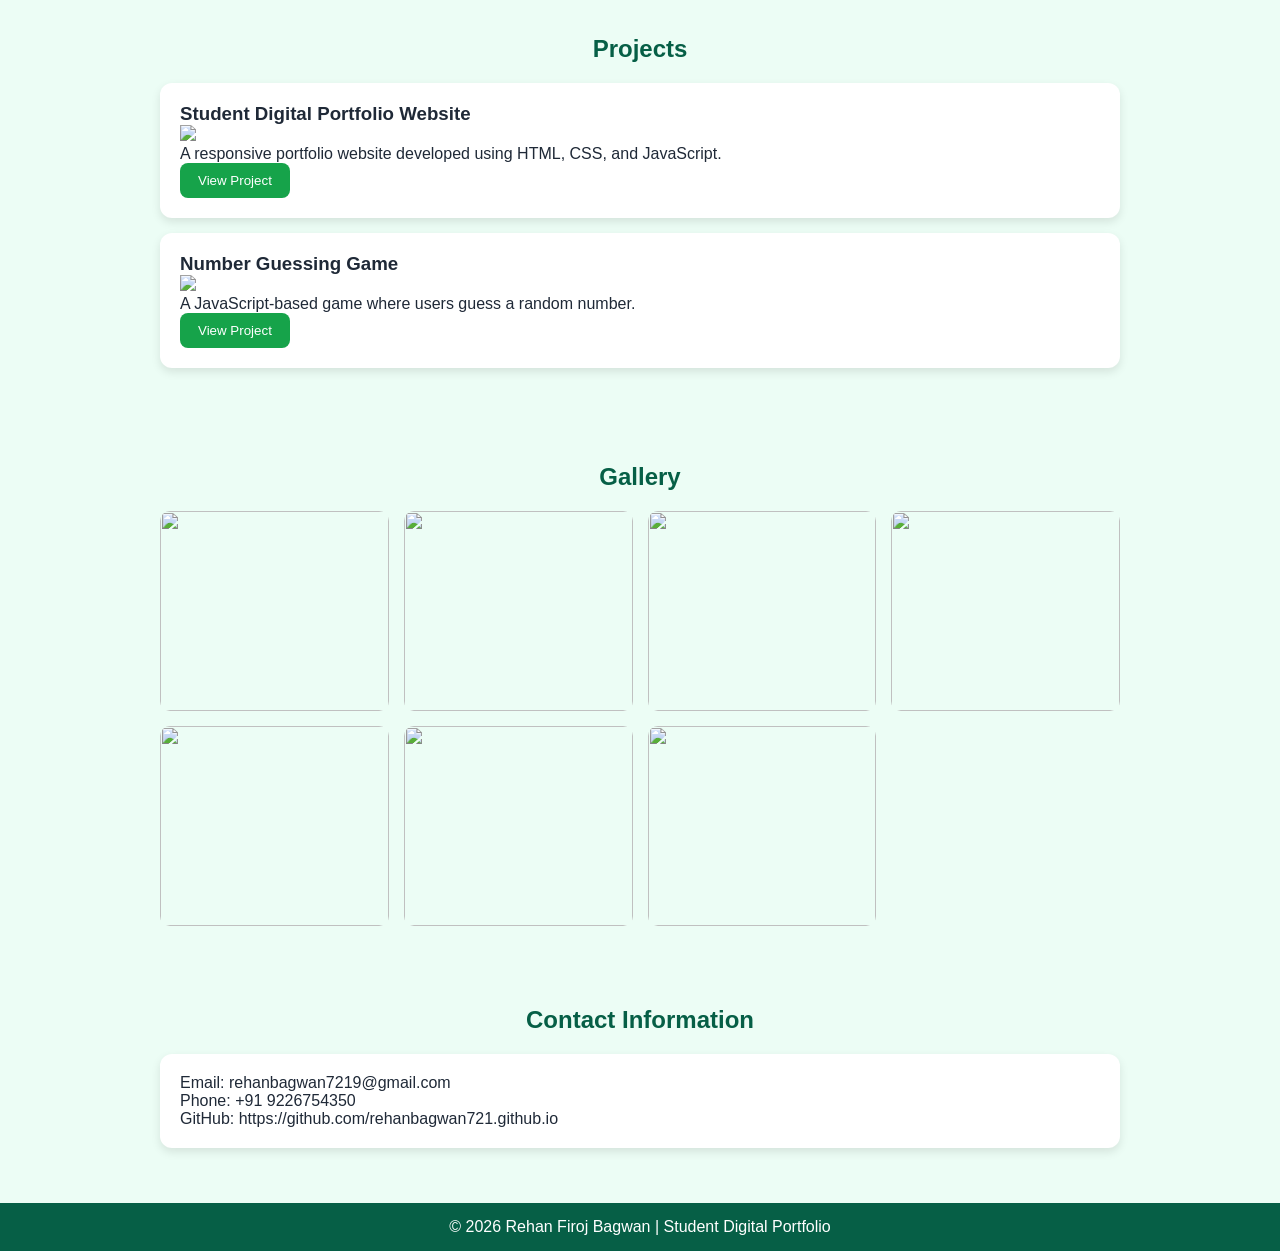
==== commit 3680f2c4: "Update index.html" ====
--- a/index.html
+++ b/index.html
@@ -307,6 +307,17 @@
 
 <p>
 </p>
+    <div class="card">
+
+<h3>Code Blocks</h3>
+
+<img src="assets/code blocks 2026-06-17 at 10.12.31 AM.jpeg" width="100%">
+
+<p>
+Code blocks and programming concepts as part of my learning journey.
+</p>
+
+</div>
 
 </section>
 
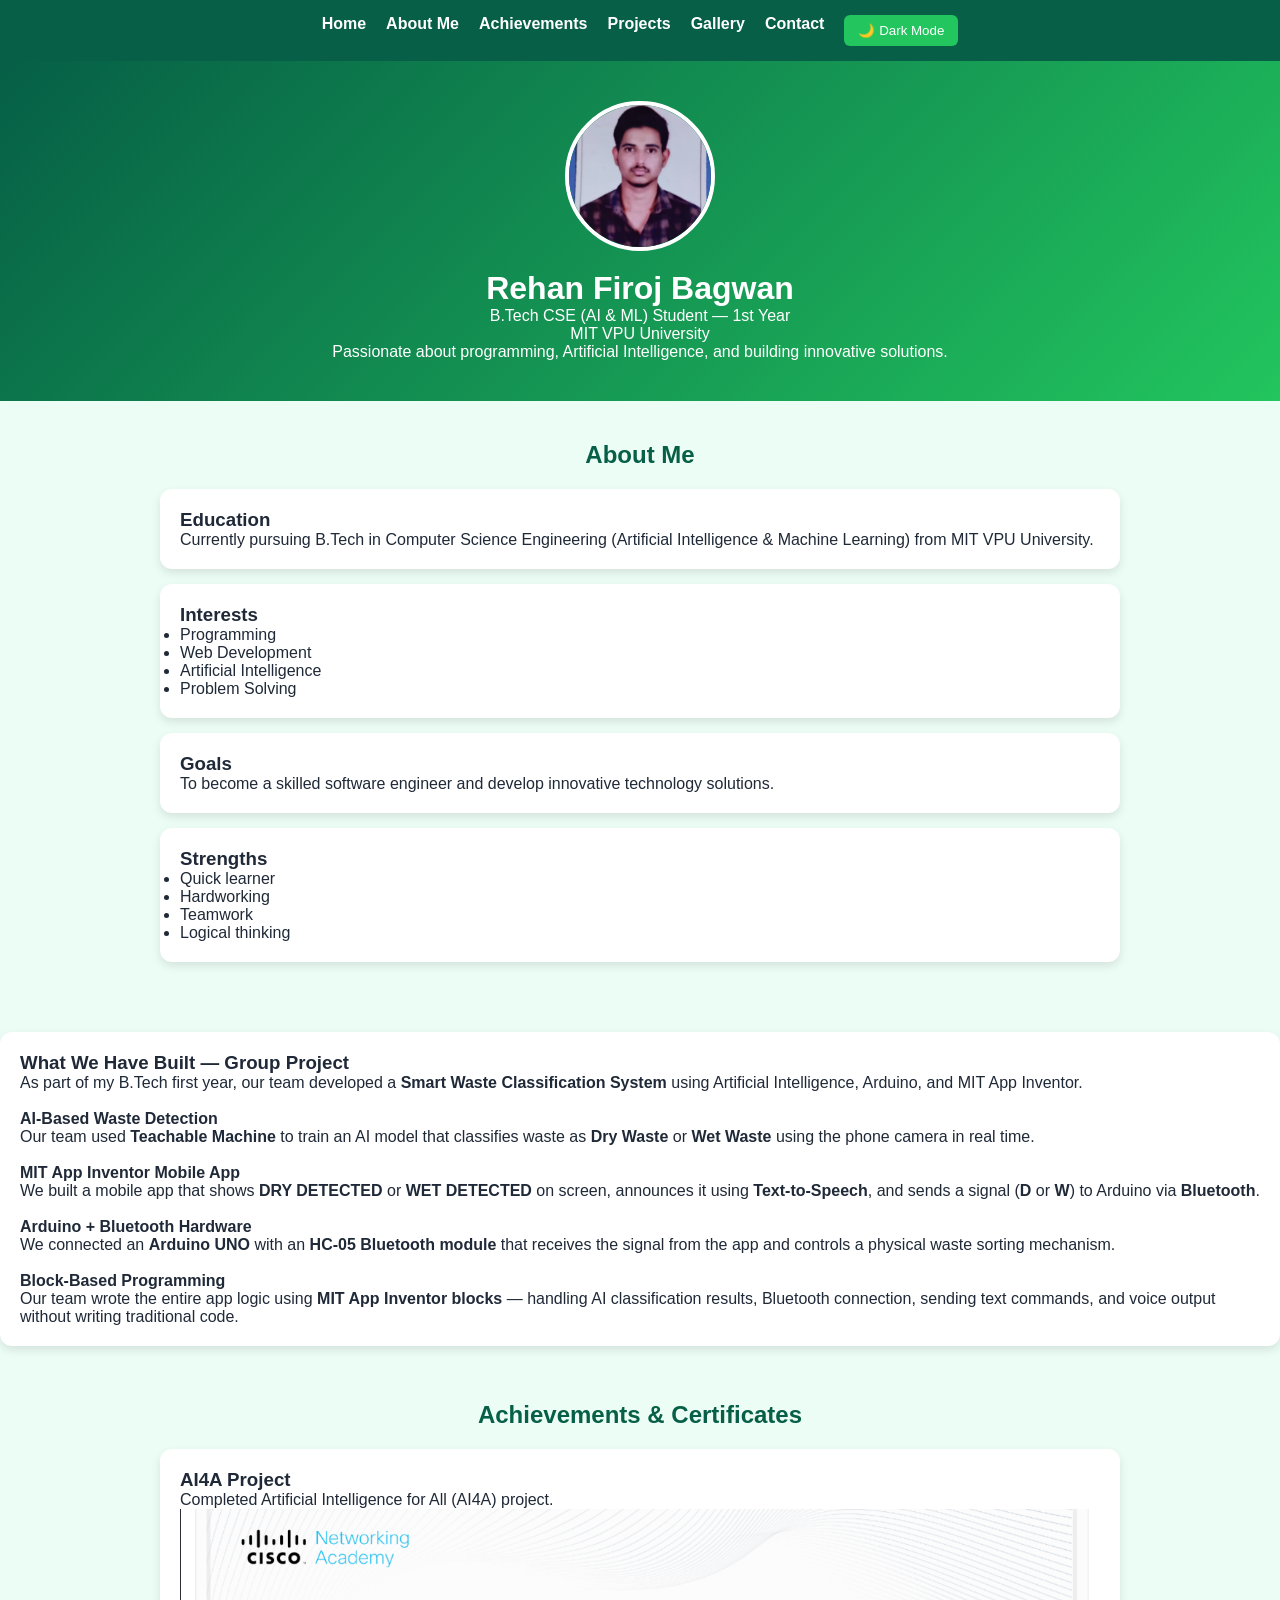
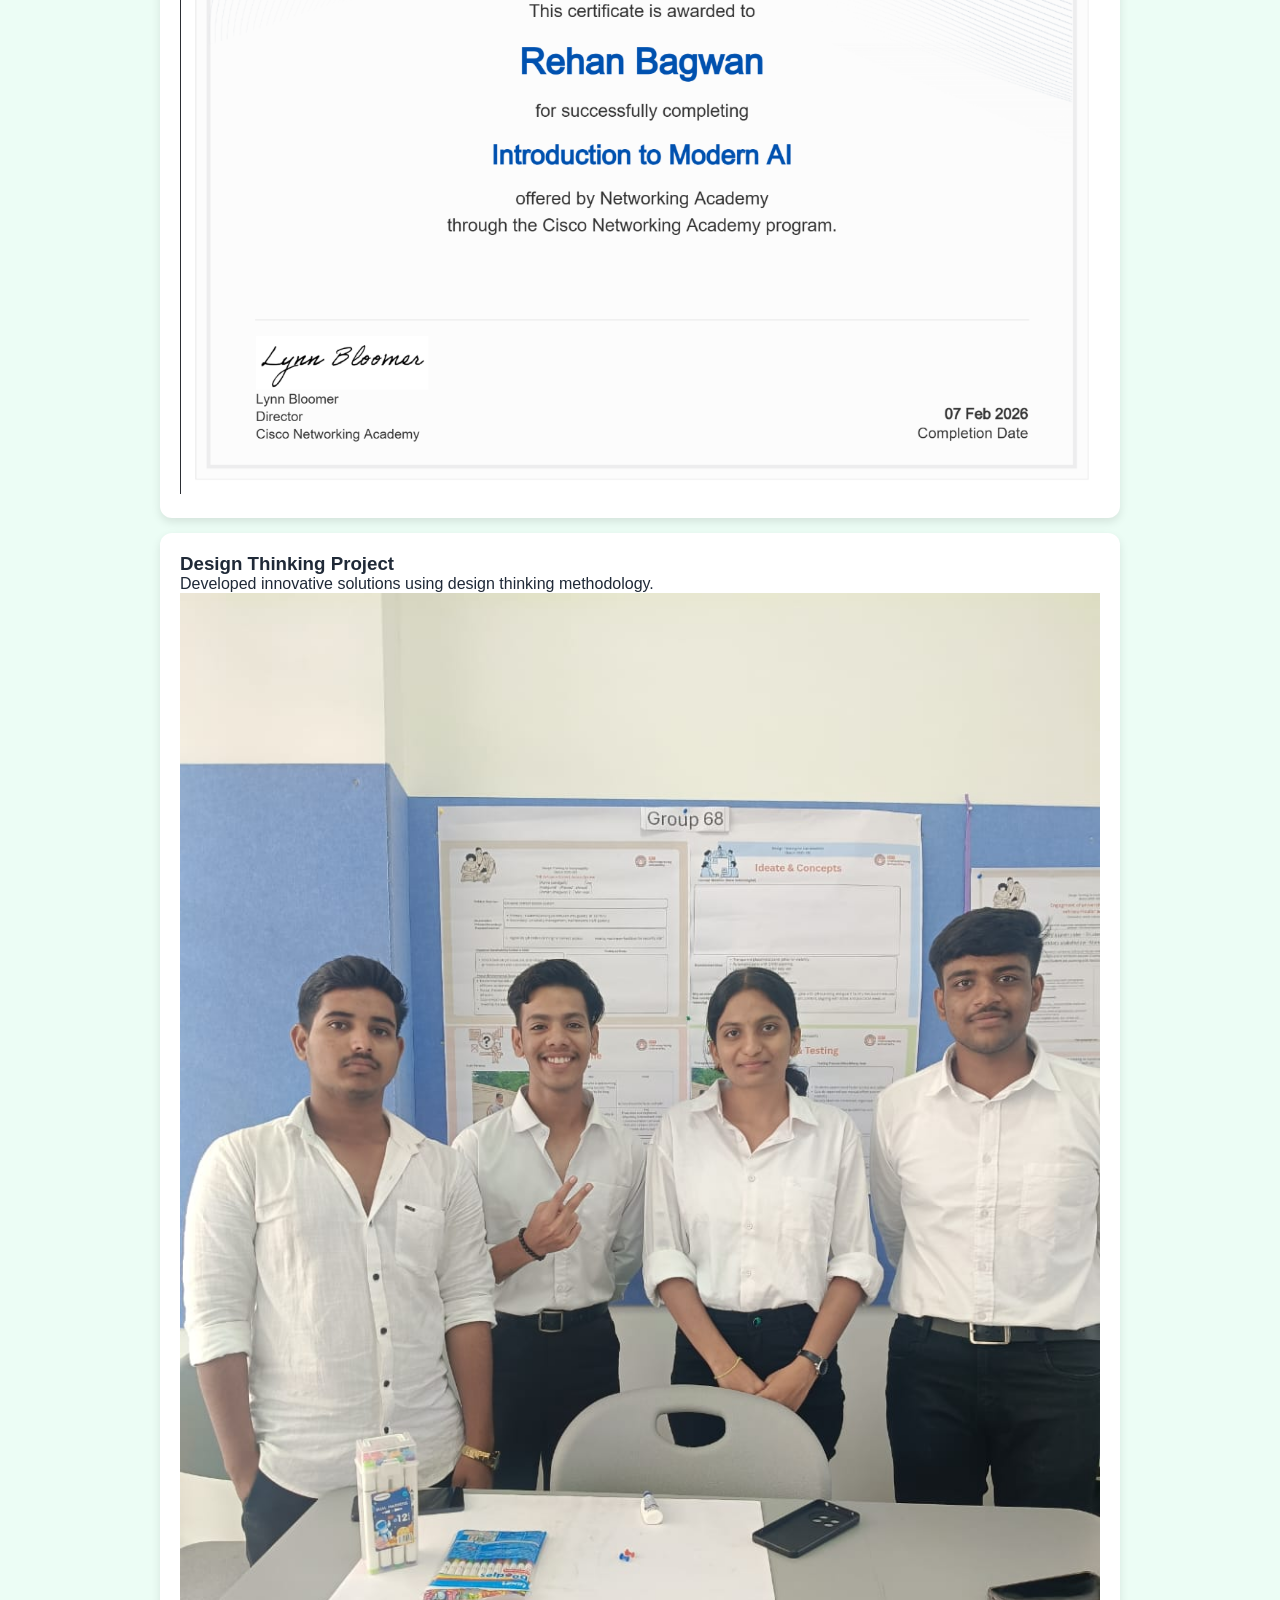
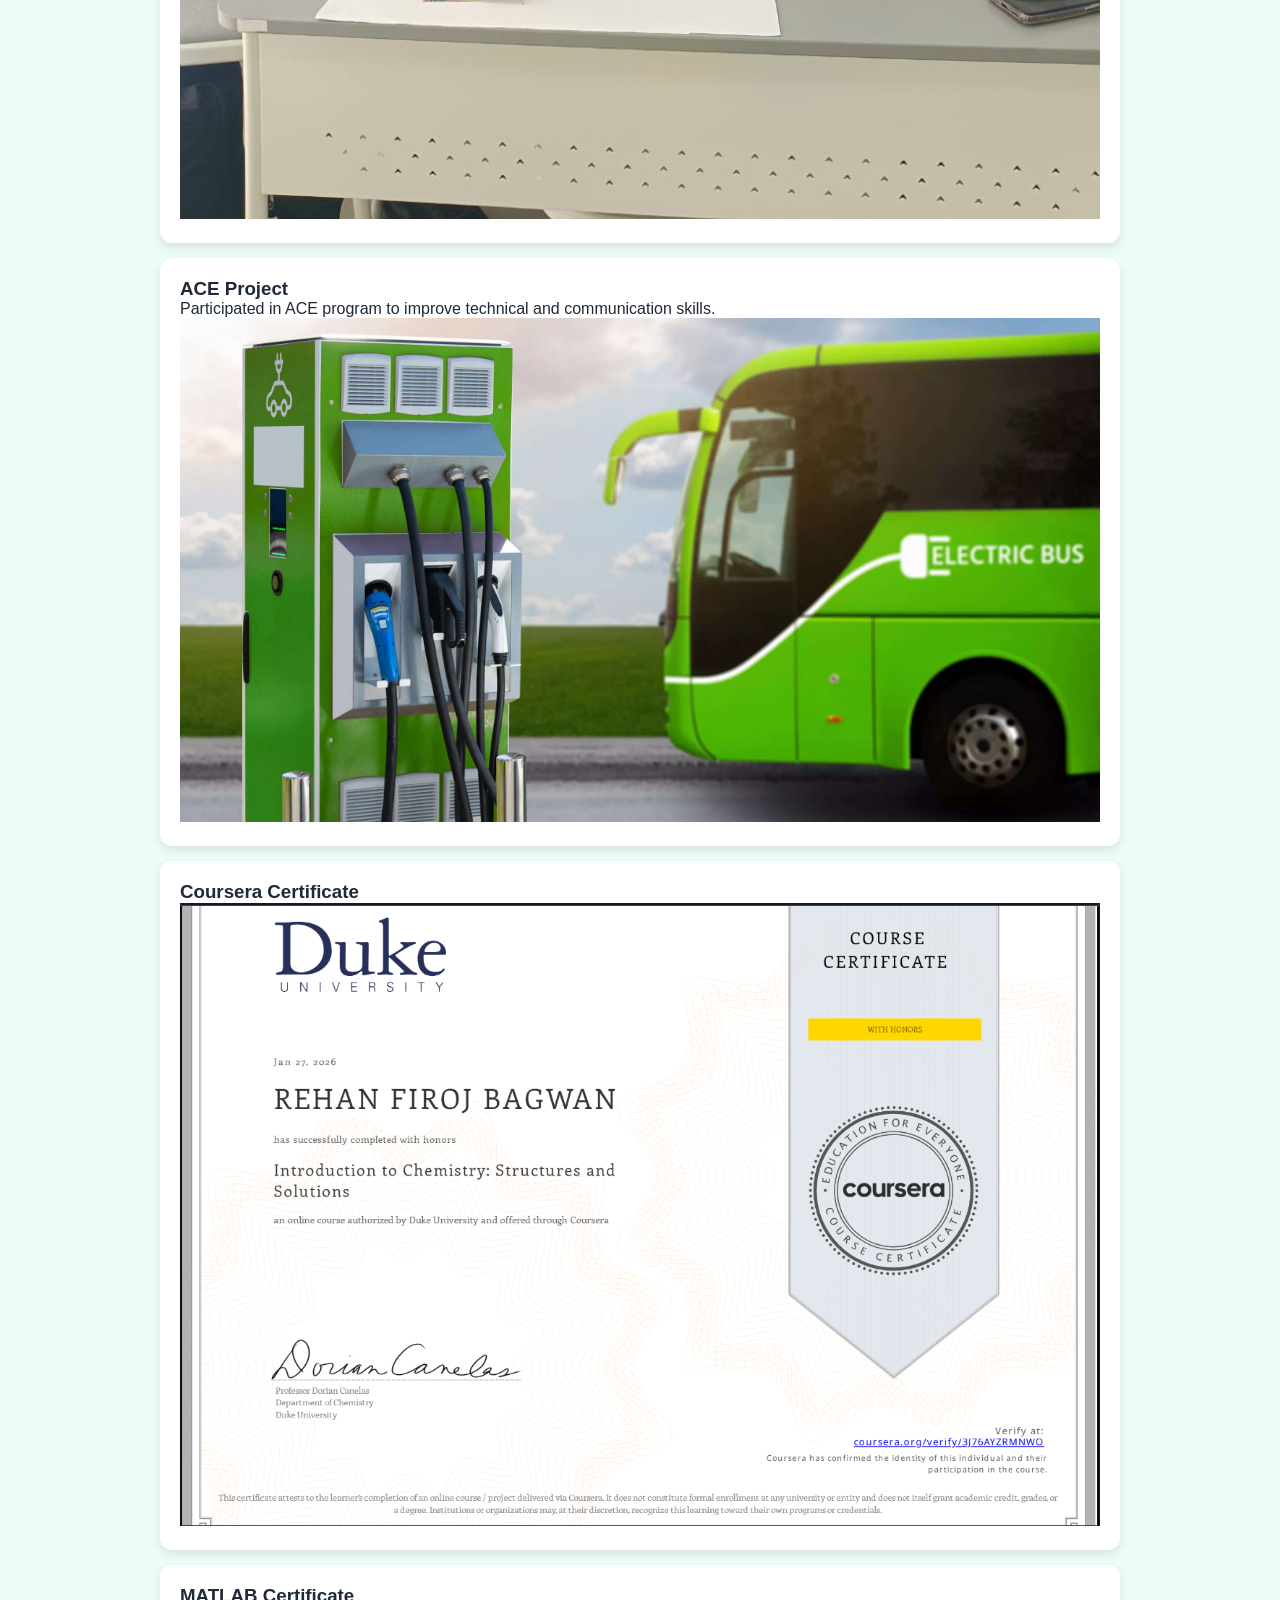
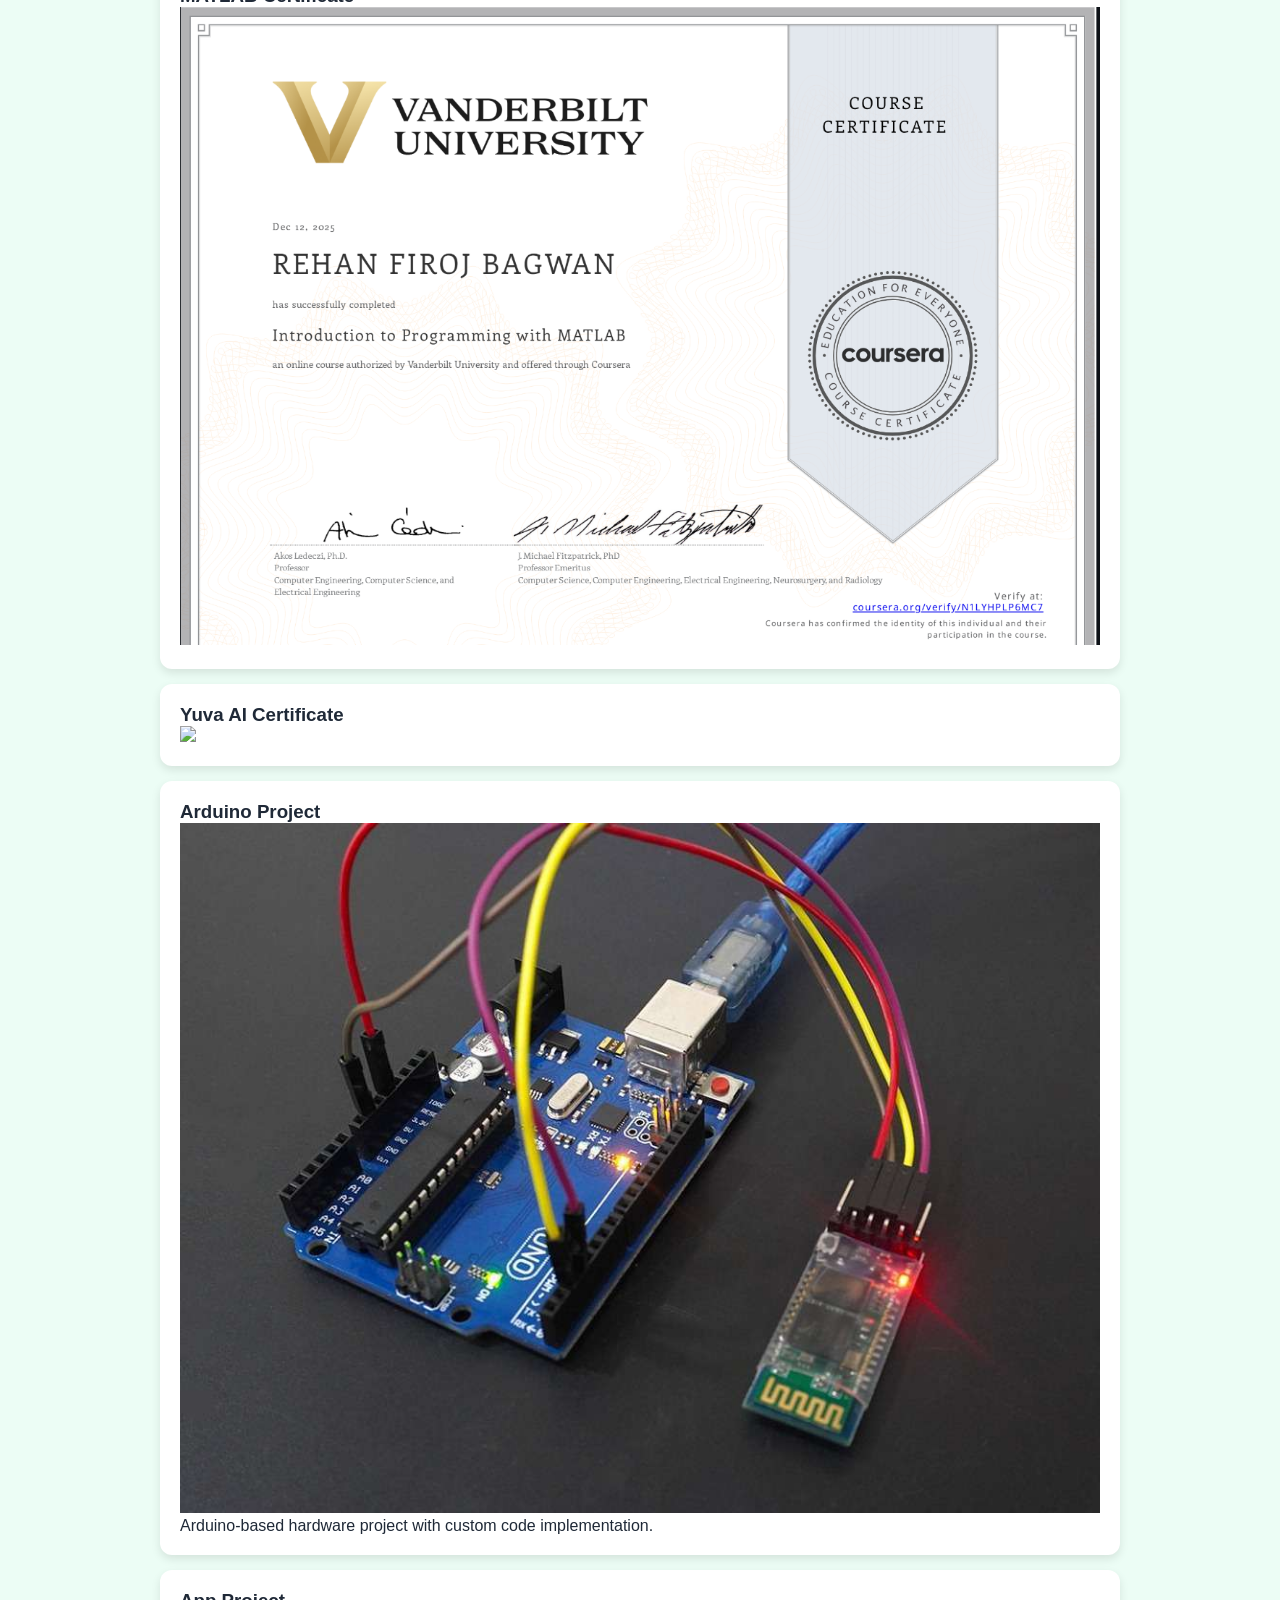
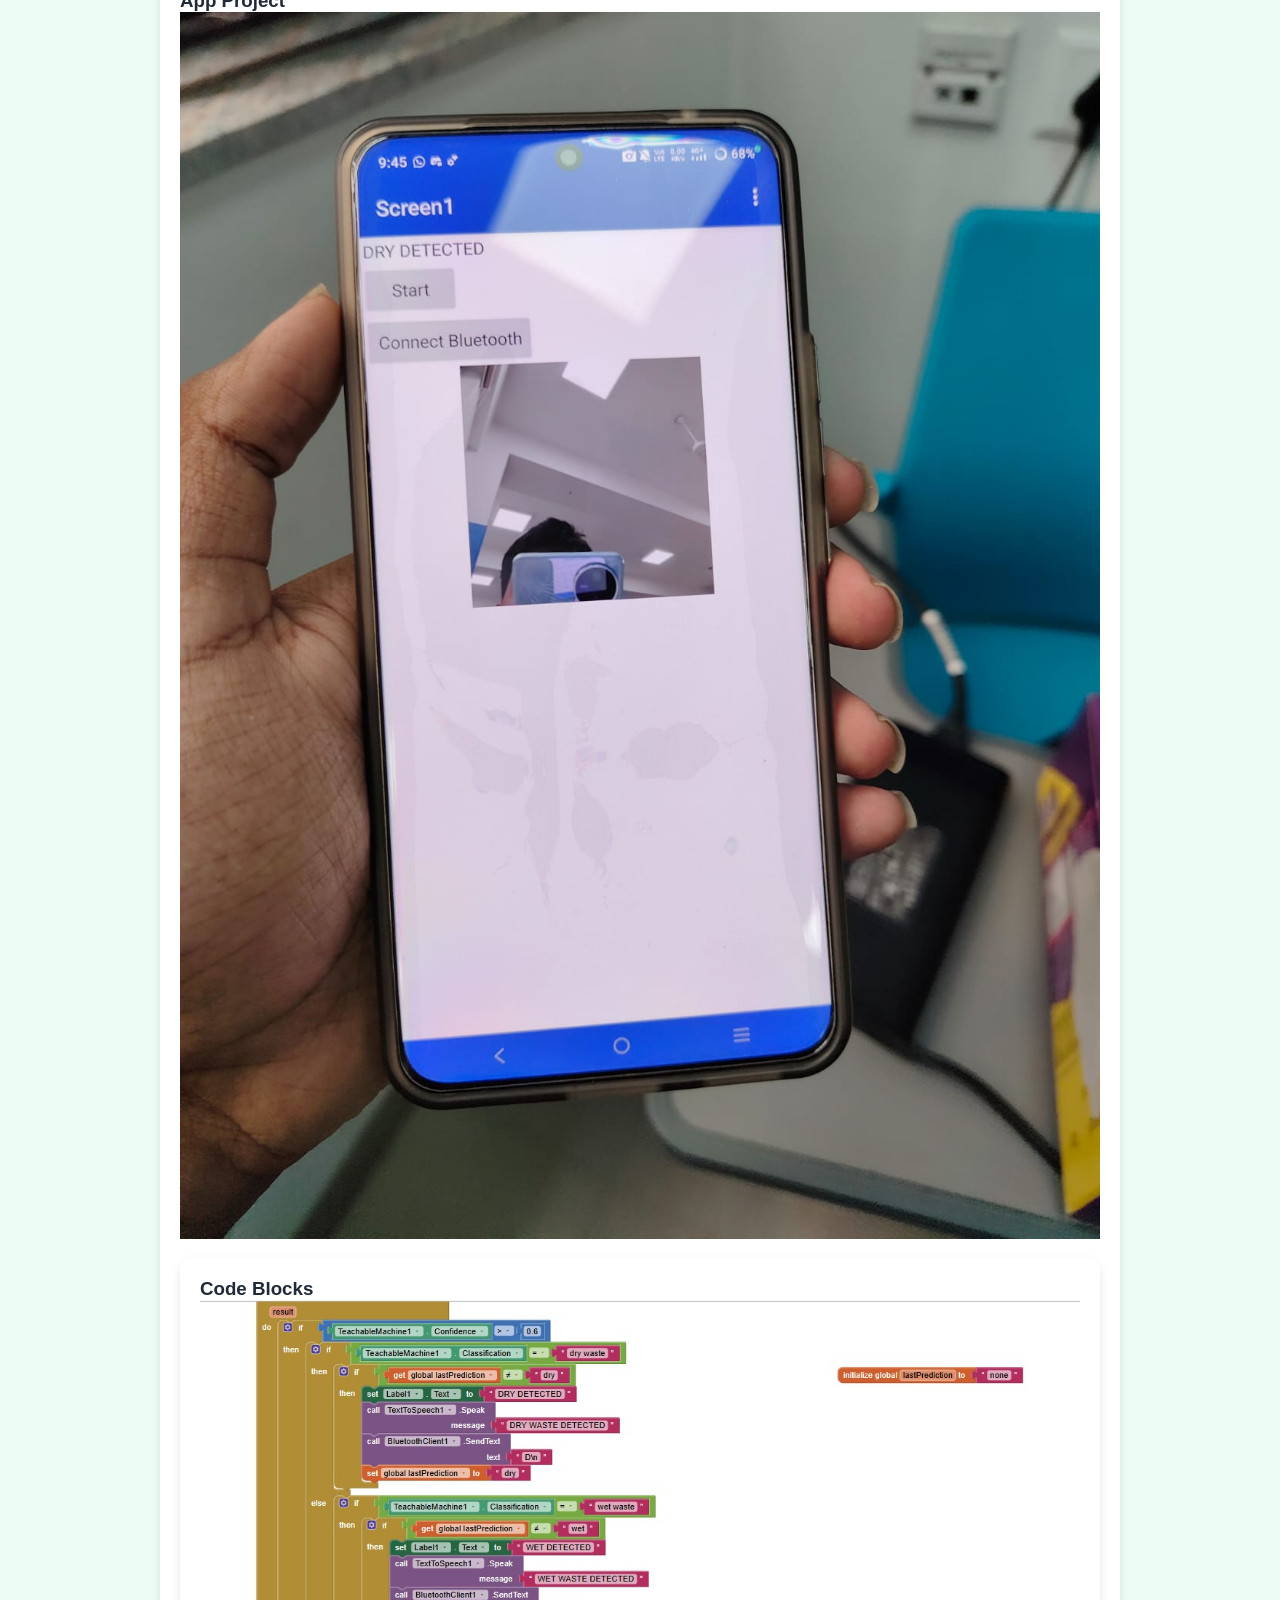
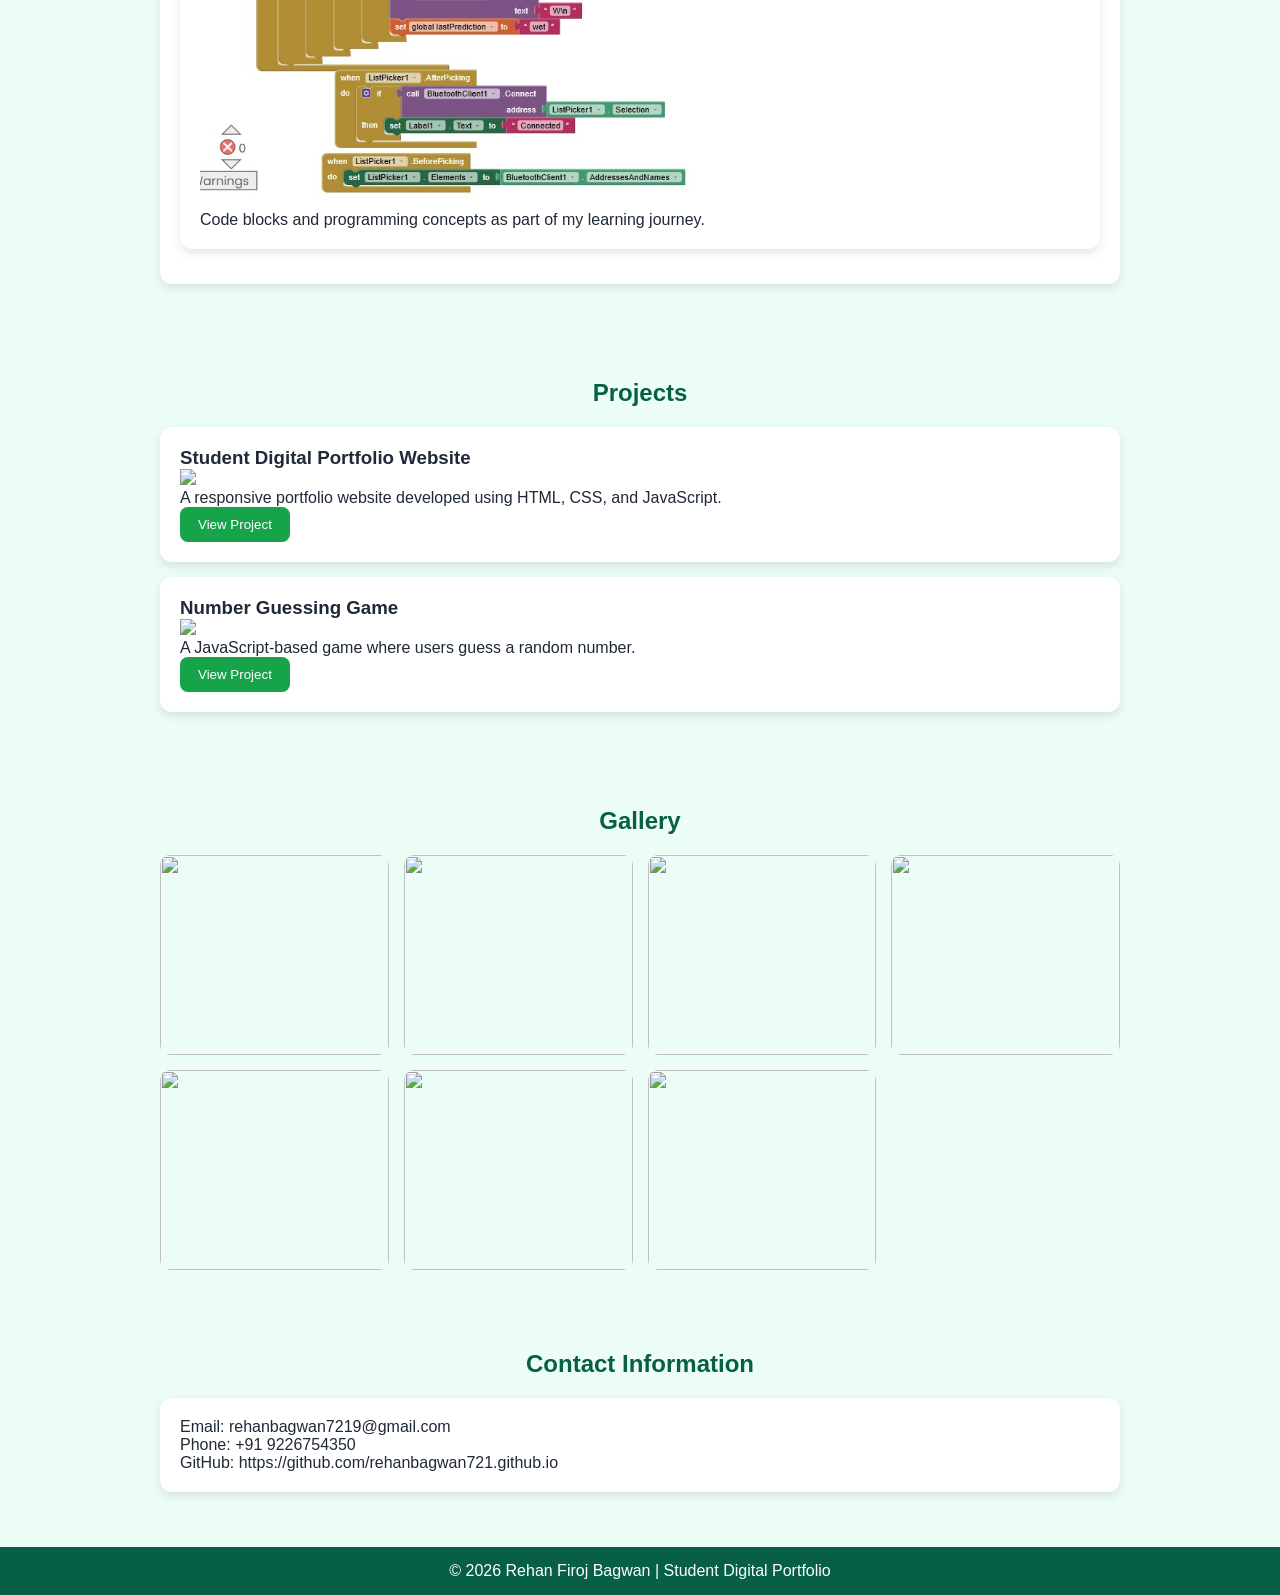
==== commit ea463286: "Update index.html" ====
--- a/index.html
+++ b/index.html
@@ -223,7 +223,52 @@
 </div>
 
 </section>
-
+<div class="card">
+    <h3>What We Have Built — Group Project</h3>
+    <p>
+        As part of my B.Tech first year, our team developed a 
+        <b>Smart Waste Classification System</b> using 
+        Artificial Intelligence, Arduino, and MIT App Inventor.
+    </p>
+
+    <br>
+
+    <h4> AI-Based Waste Detection</h4>
+    <p>
+        Our team used <b>Teachable Machine</b> to train an AI model that 
+        classifies waste as <b>Dry Waste</b> or <b>Wet Waste</b> 
+        using the phone camera in real time.
+    </p>
+
+    <br>
+
+    <h4> MIT App Inventor Mobile App</h4>
+    <p>
+        We built a mobile app that shows <b>DRY DETECTED</b> or 
+        <b>WET DETECTED</b> on screen, announces it using 
+        <b>Text-to-Speech</b>, and sends a signal (<b>D</b> or <b>W</b>) 
+        to Arduino via <b>Bluetooth</b>.
+    </p>
+
+    <br>
+
+    <h4> Arduino + Bluetooth Hardware</h4>
+    <p>
+        We connected an <b>Arduino UNO</b> with an <b>HC-05 Bluetooth module</b> 
+        that receives the signal from the app and controls a 
+        physical waste sorting mechanism.
+    </p>
+
+    <br>
+
+    <h4> Block-Based Programming</h4>
+    <p>
+        Our team wrote the entire app logic using <b>MIT App Inventor blocks</b> — 
+        handling AI classification results, Bluetooth connection, 
+        sending text commands, and voice output without writing 
+        traditional code.
+    </p>
+</div>
 <!-- ACHIEVEMENTS -->
 <section id="achievements">
 
@@ -284,7 +329,7 @@
 
 <h3>Yuva AI Certificate</h3>
 
-<img src="assets/yuva_ai_certificate.jpg" width="100%">
+<img src="assets/yuva_ai_certificate.jpg"width="100%">
 
 </div> 
 <div class="card">
@@ -311,7 +356,7 @@
 
 <h3>Code Blocks</h3>
 
-<img src="assets/code blocks 2026-06-17 at 10.12.31 AM.jpeg" width="100%">
+<img src="assets/code blocks 2026-06-17 at 10.12.31 AM.jpeg"width="100%">
 
 <p>
 Code blocks and programming concepts as part of my learning journey.
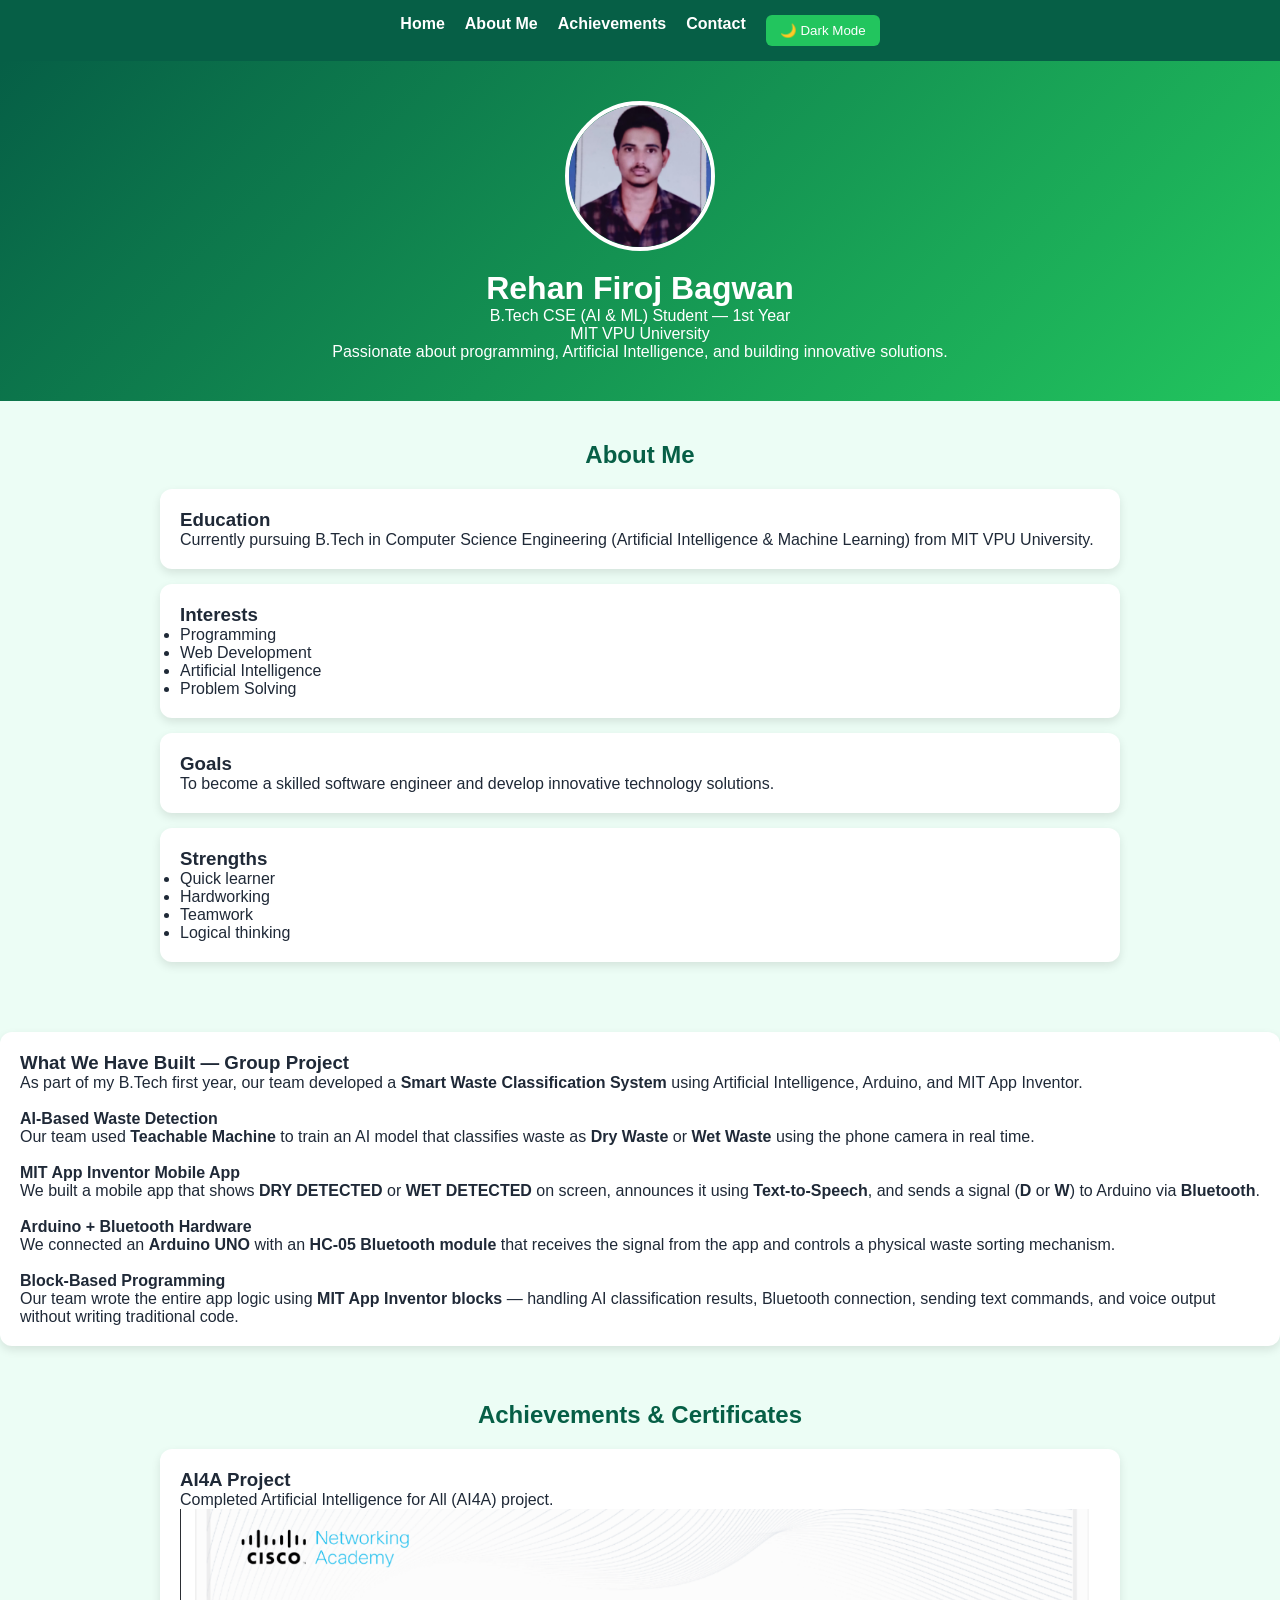
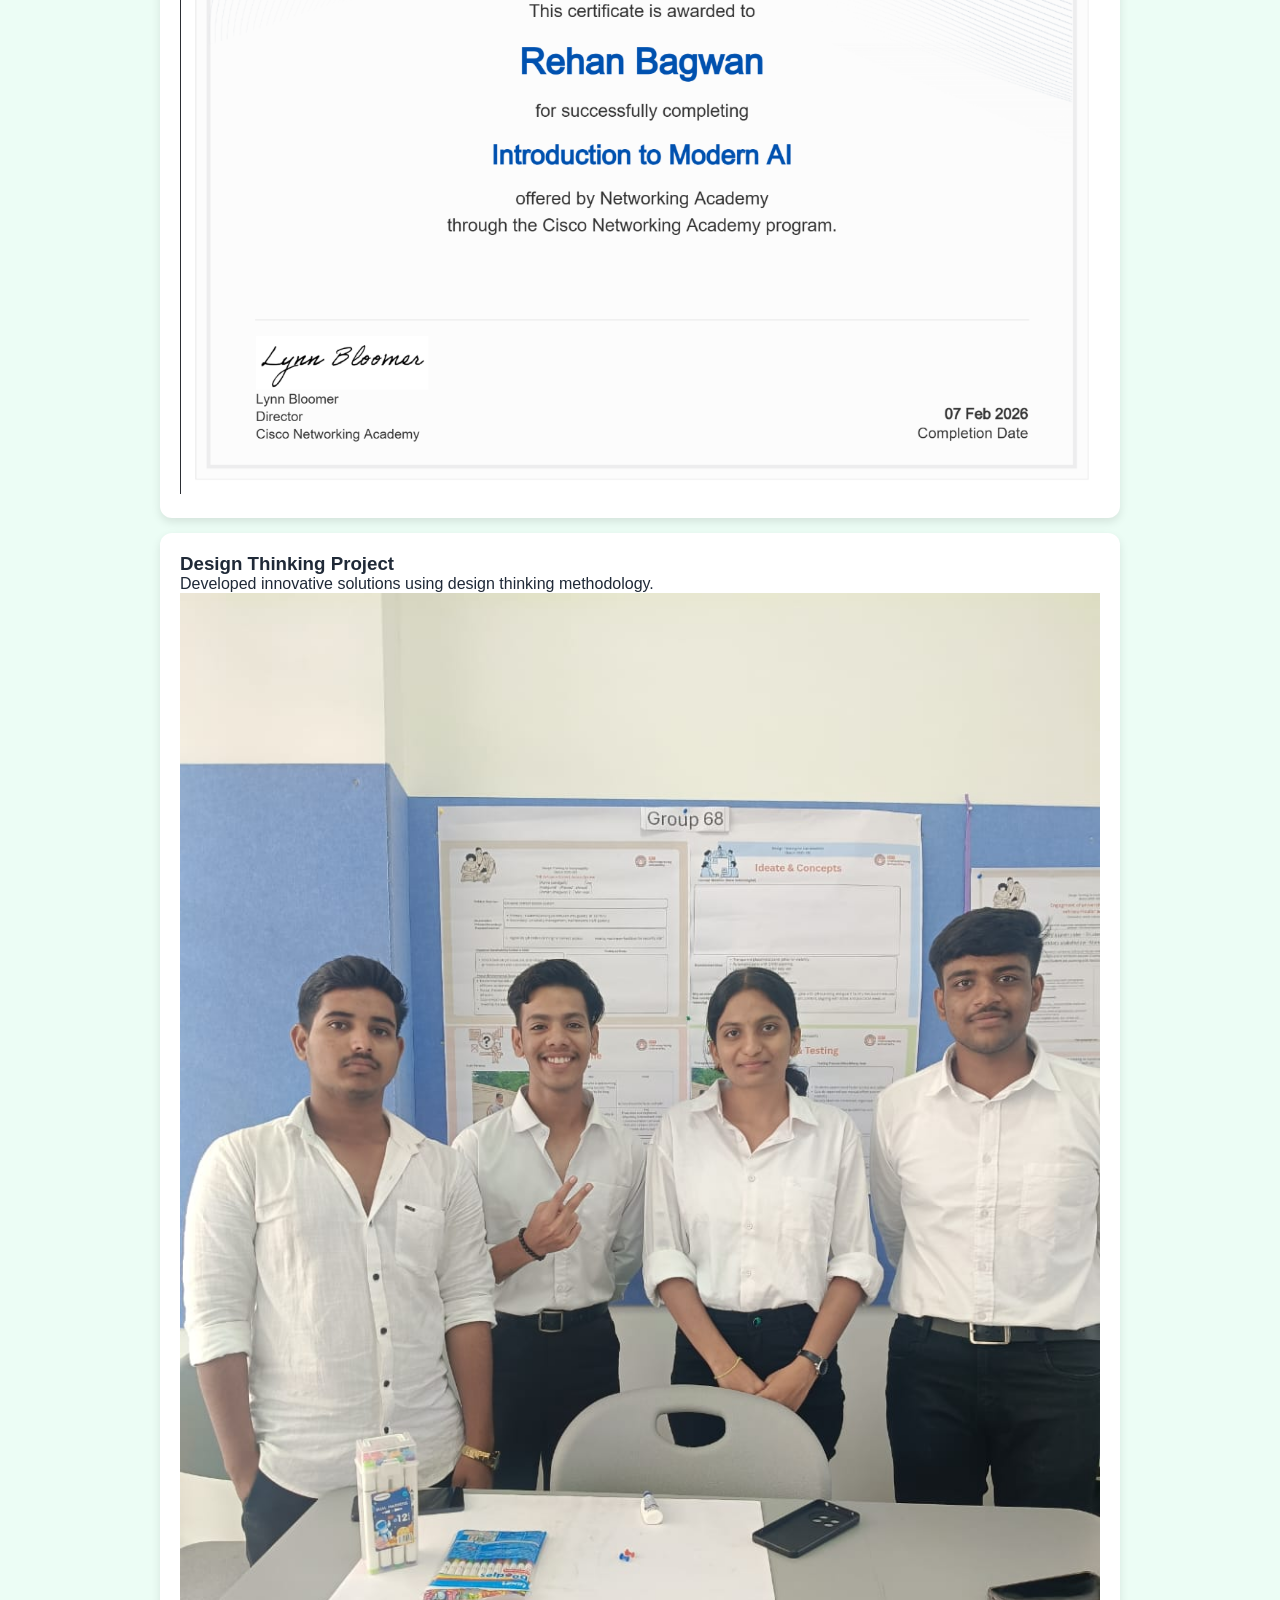
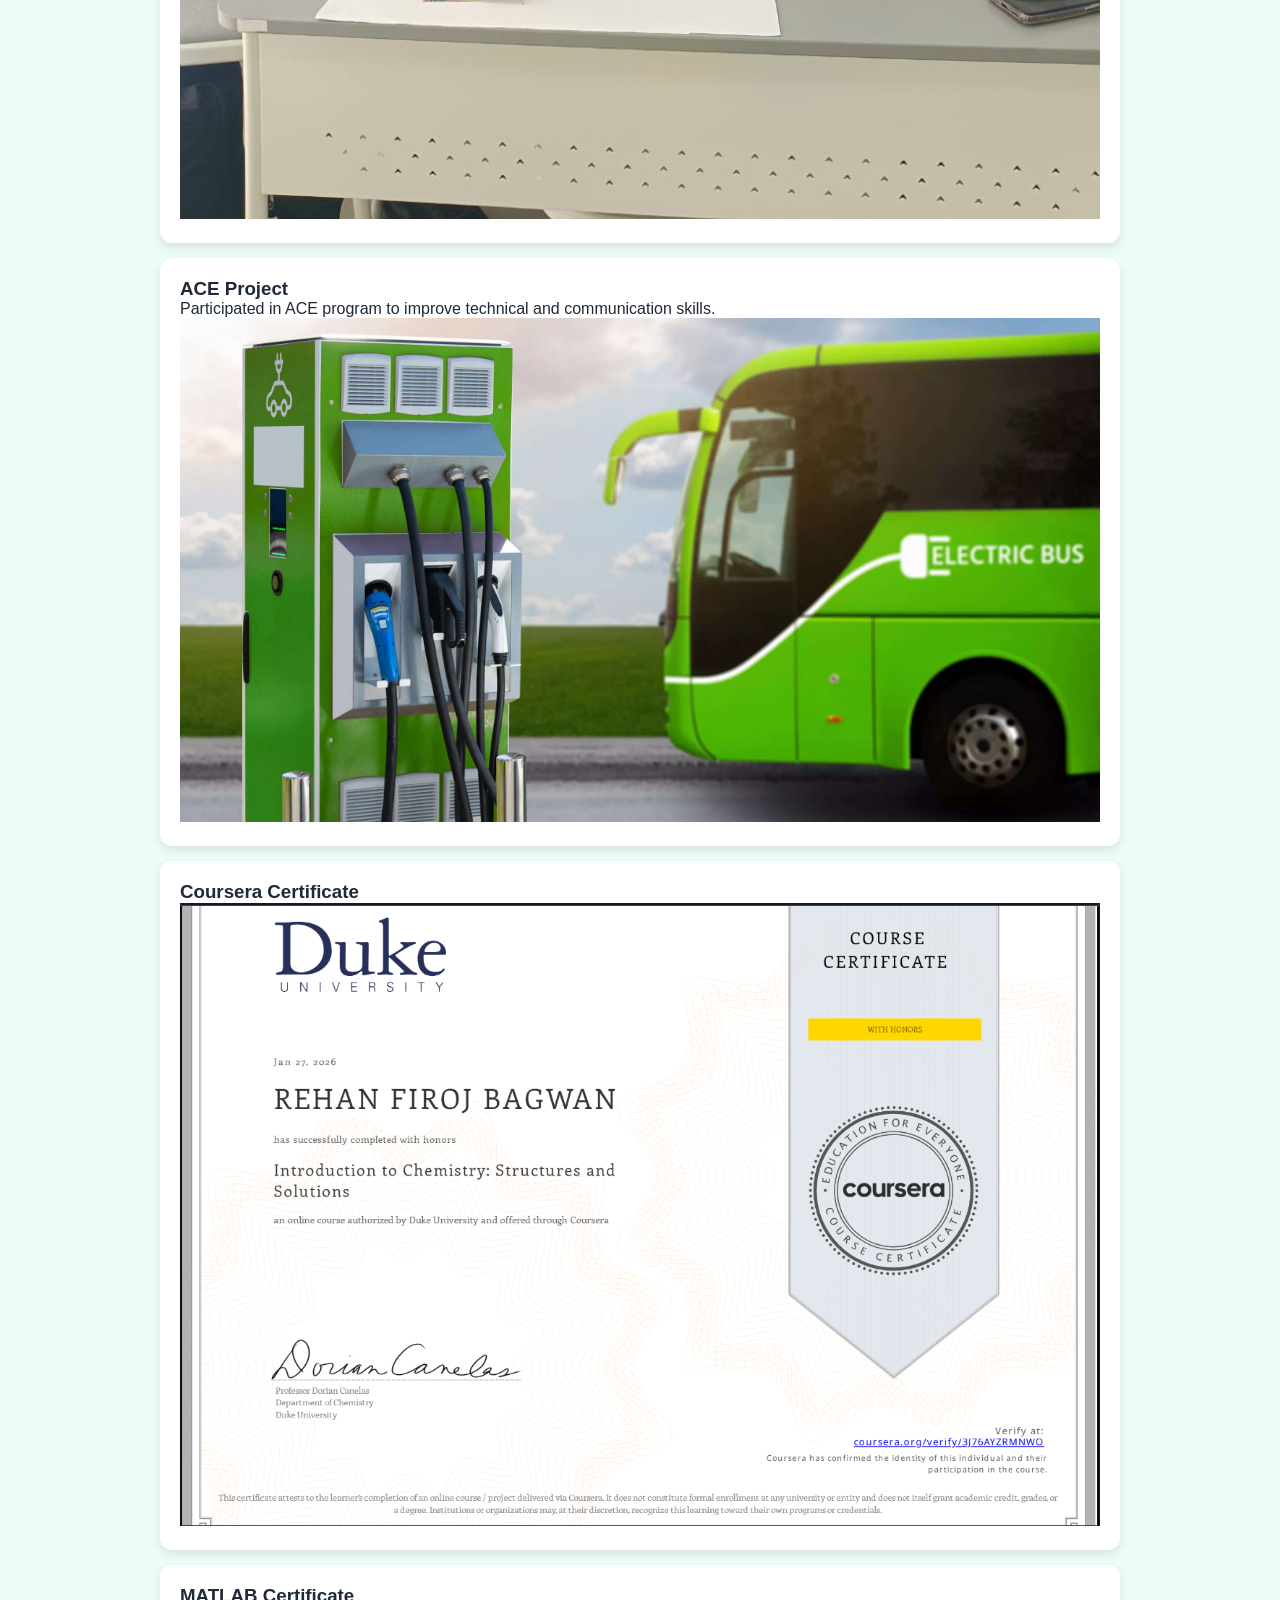
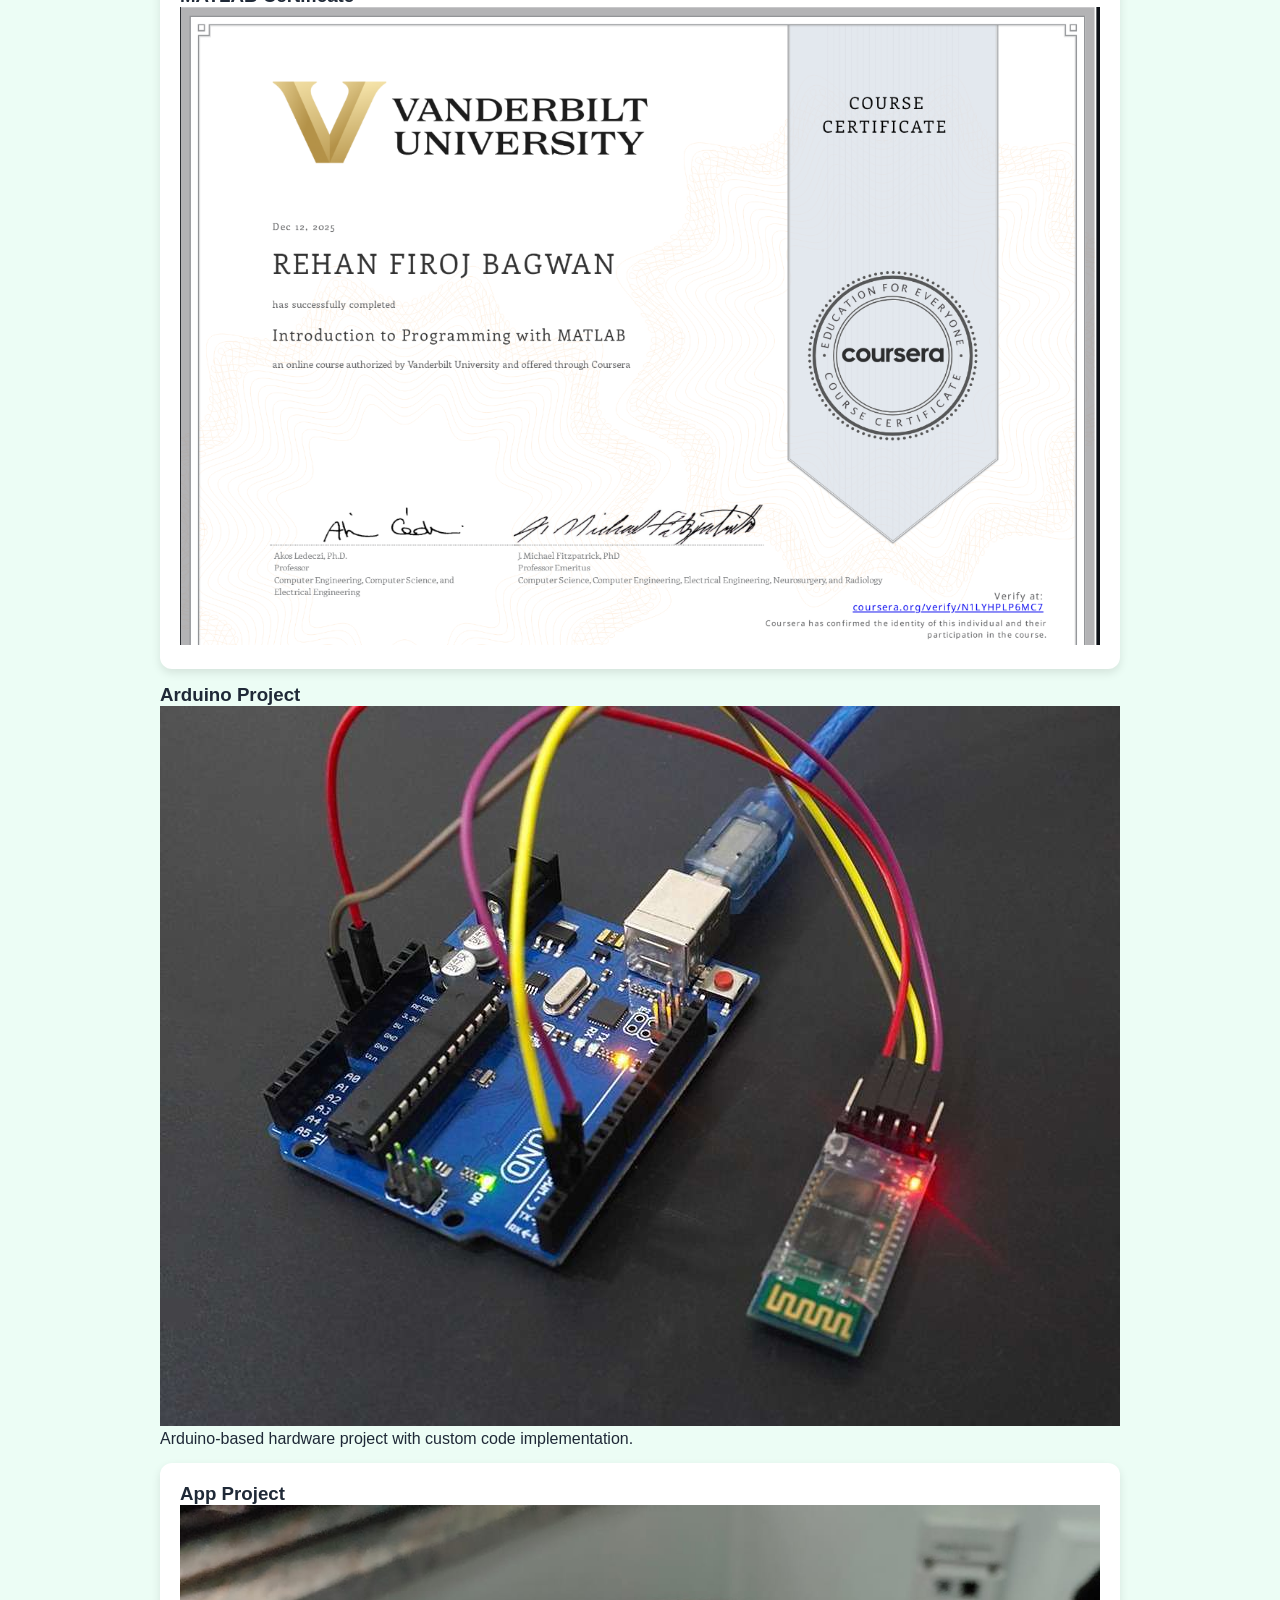
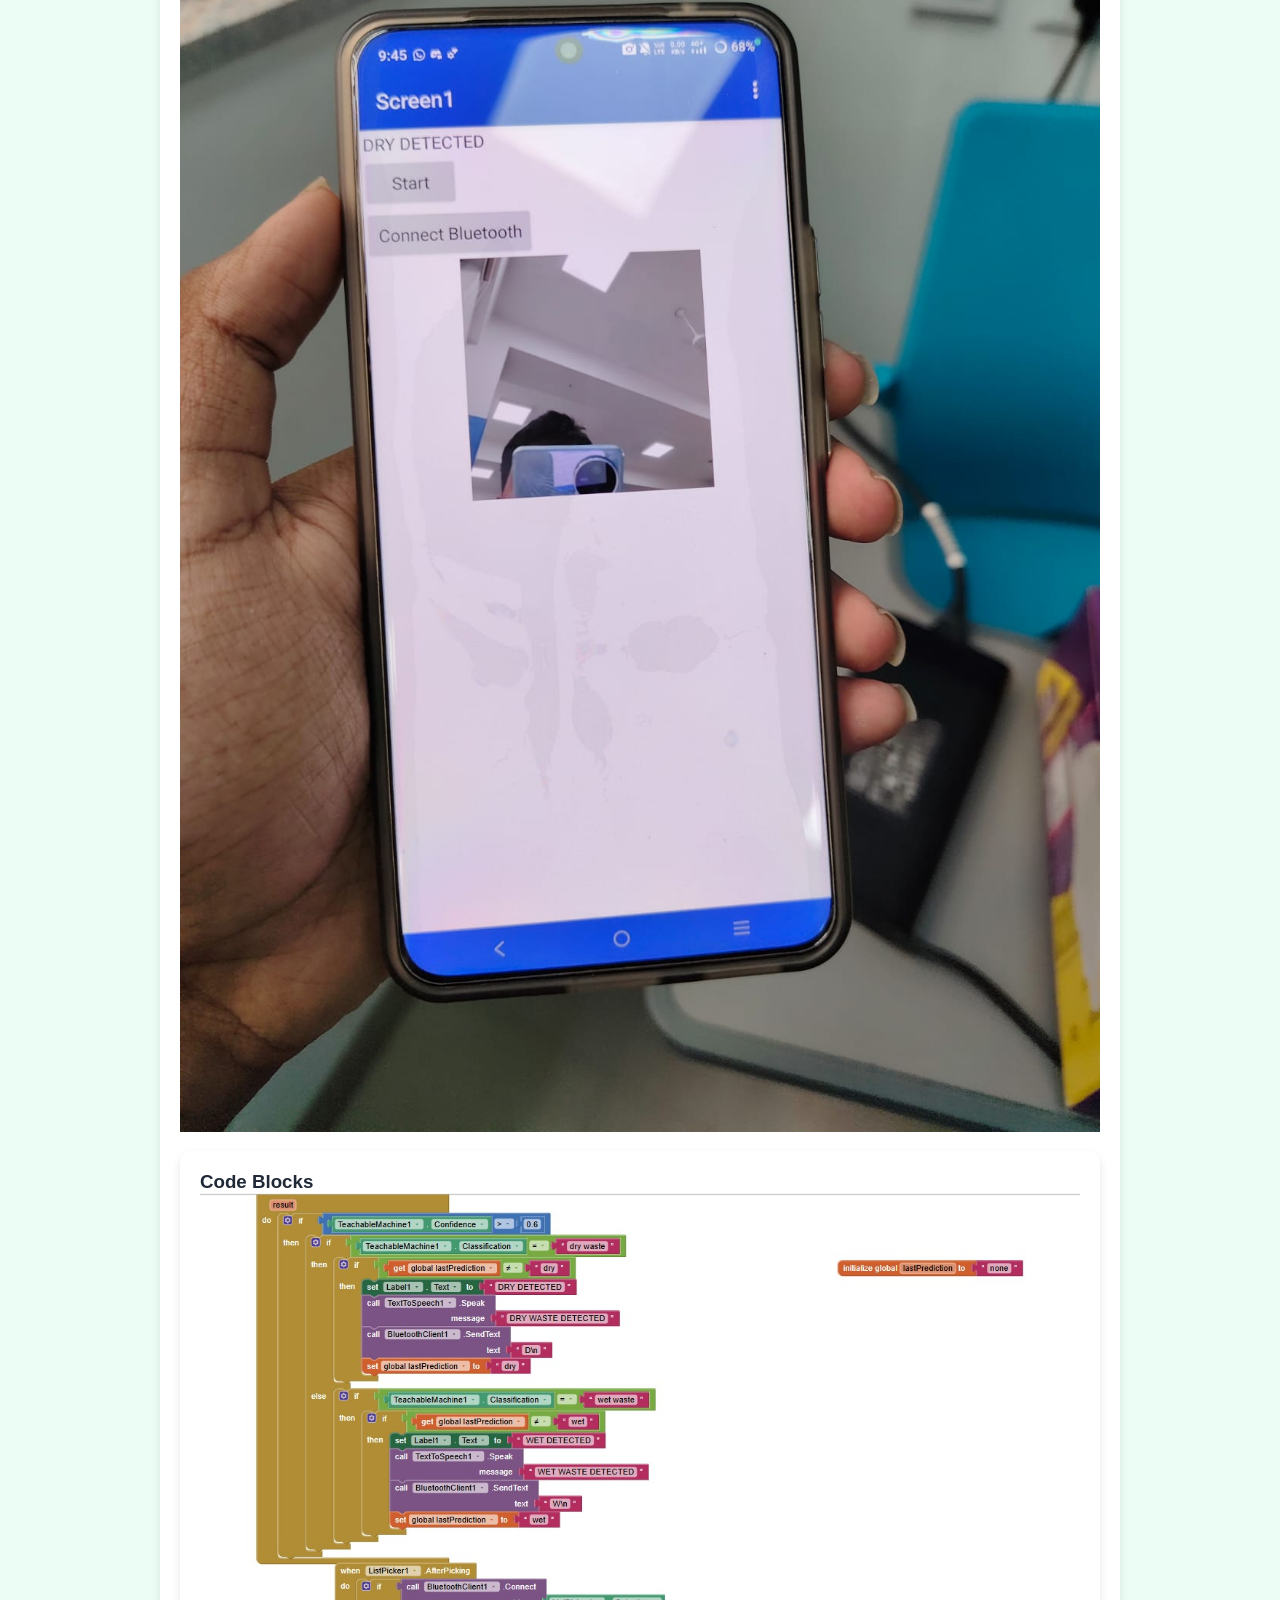
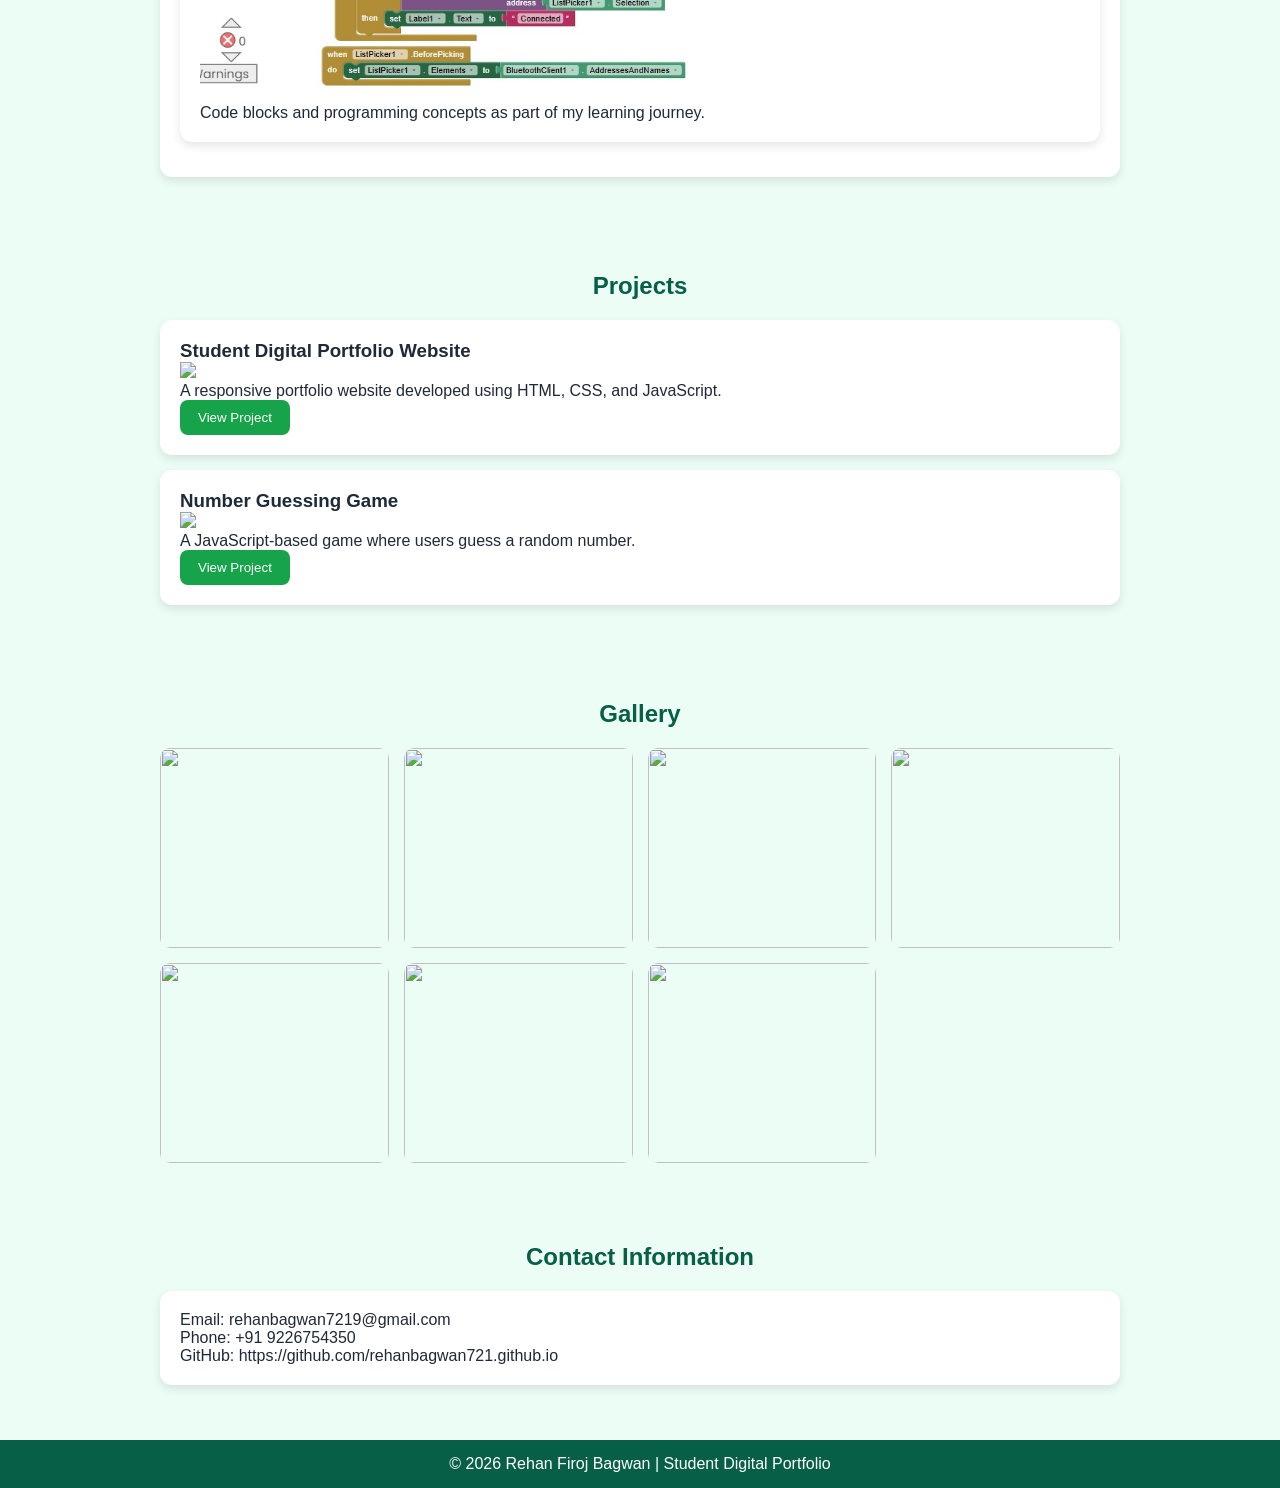
==== commit 4cba5a84: "Update index.html" ====
--- a/index.html
+++ b/index.html
@@ -142,8 +142,6 @@
 <li><a href="#home">Home</a></li>
 <li><a href="#about">About Me</a></li>
 <li><a href="#achievements">Achievements</a></li>
-<li><a href="#projects">Projects</a></li>
-<li><a href="#gallery">Gallery</a></li>
 <li><a href="#contact">Contact</a></li>
 <li><button onclick="toggleDarkMode()">🌙 Dark Mode</button></li>
 </ul>
@@ -325,14 +323,7 @@
 
 </div>
 
-<div class="card">
-
-<h3>Yuva AI Certificate</h3>
-
-<img src="assets/yuva_ai_certificate.jpg"width="100%">
-
-</div> 
-<div class="card">
+
 
 <h3>Arduino Project</h3>
 
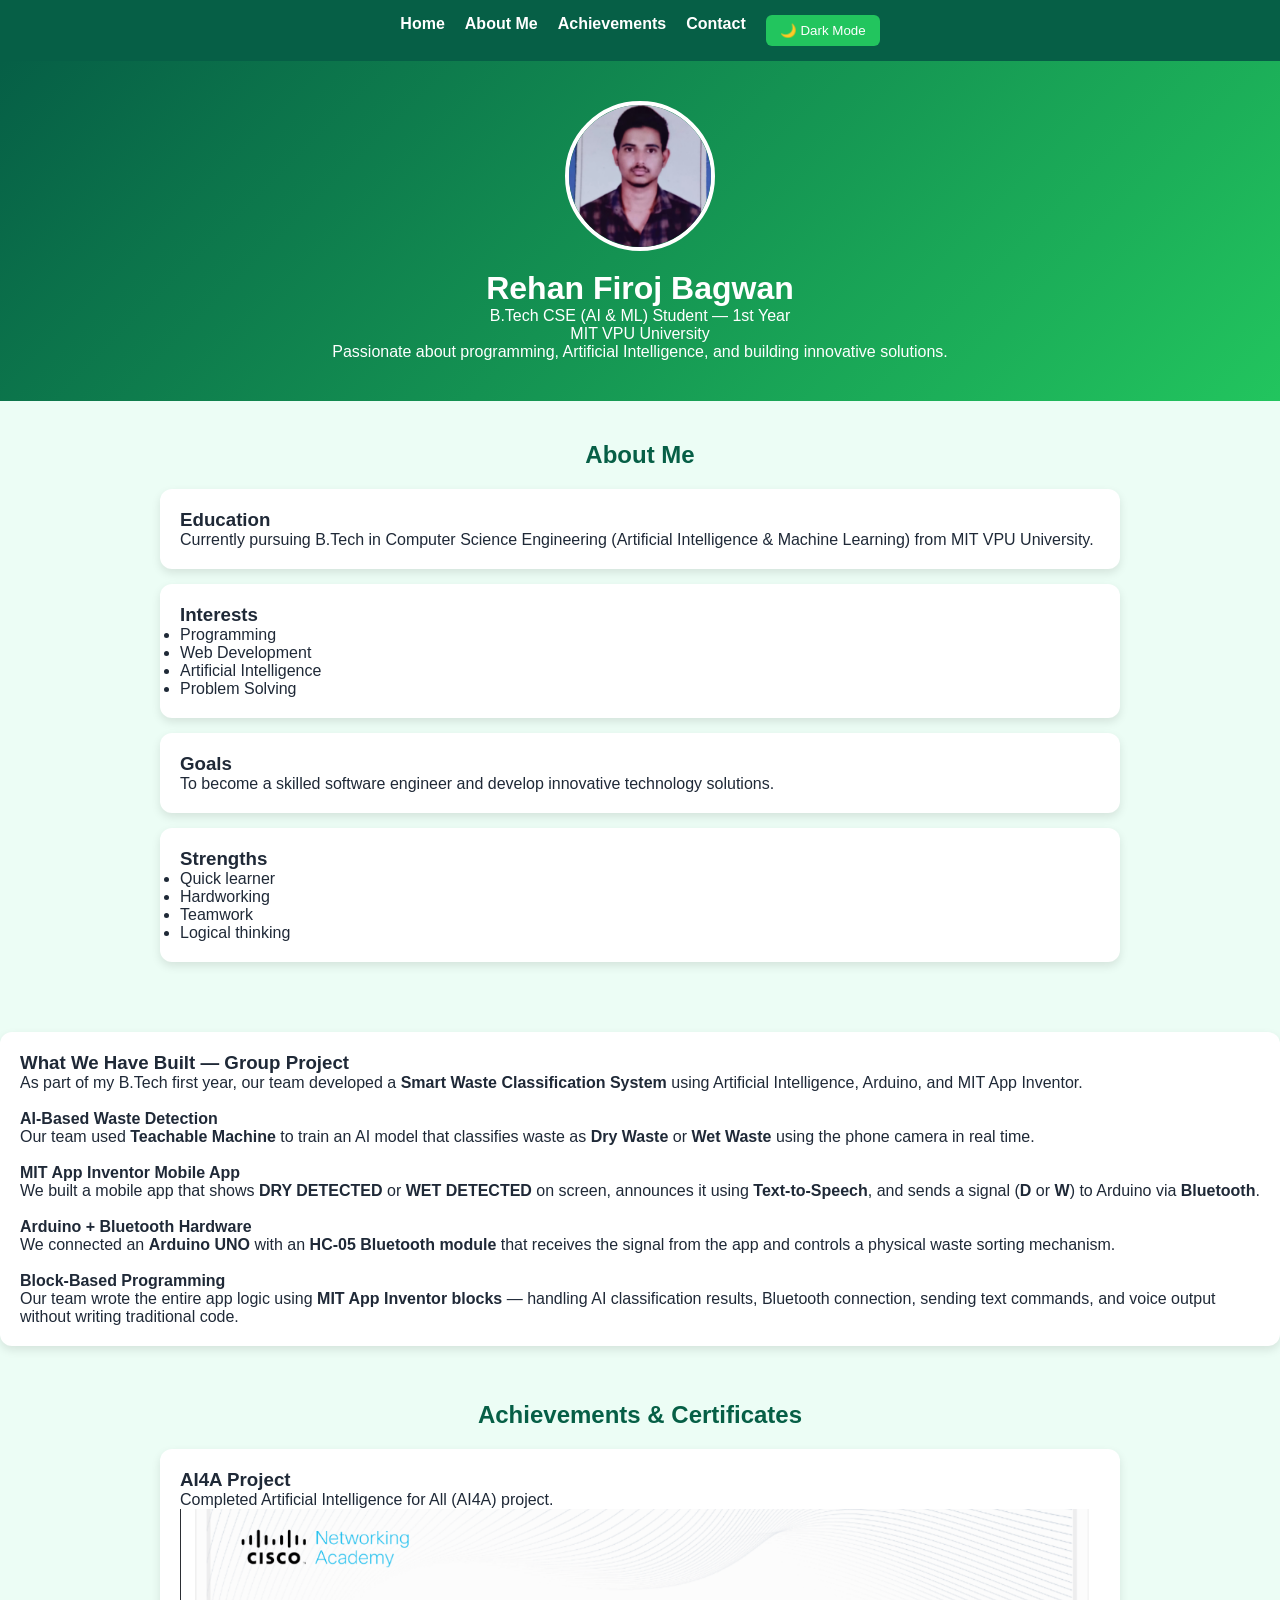
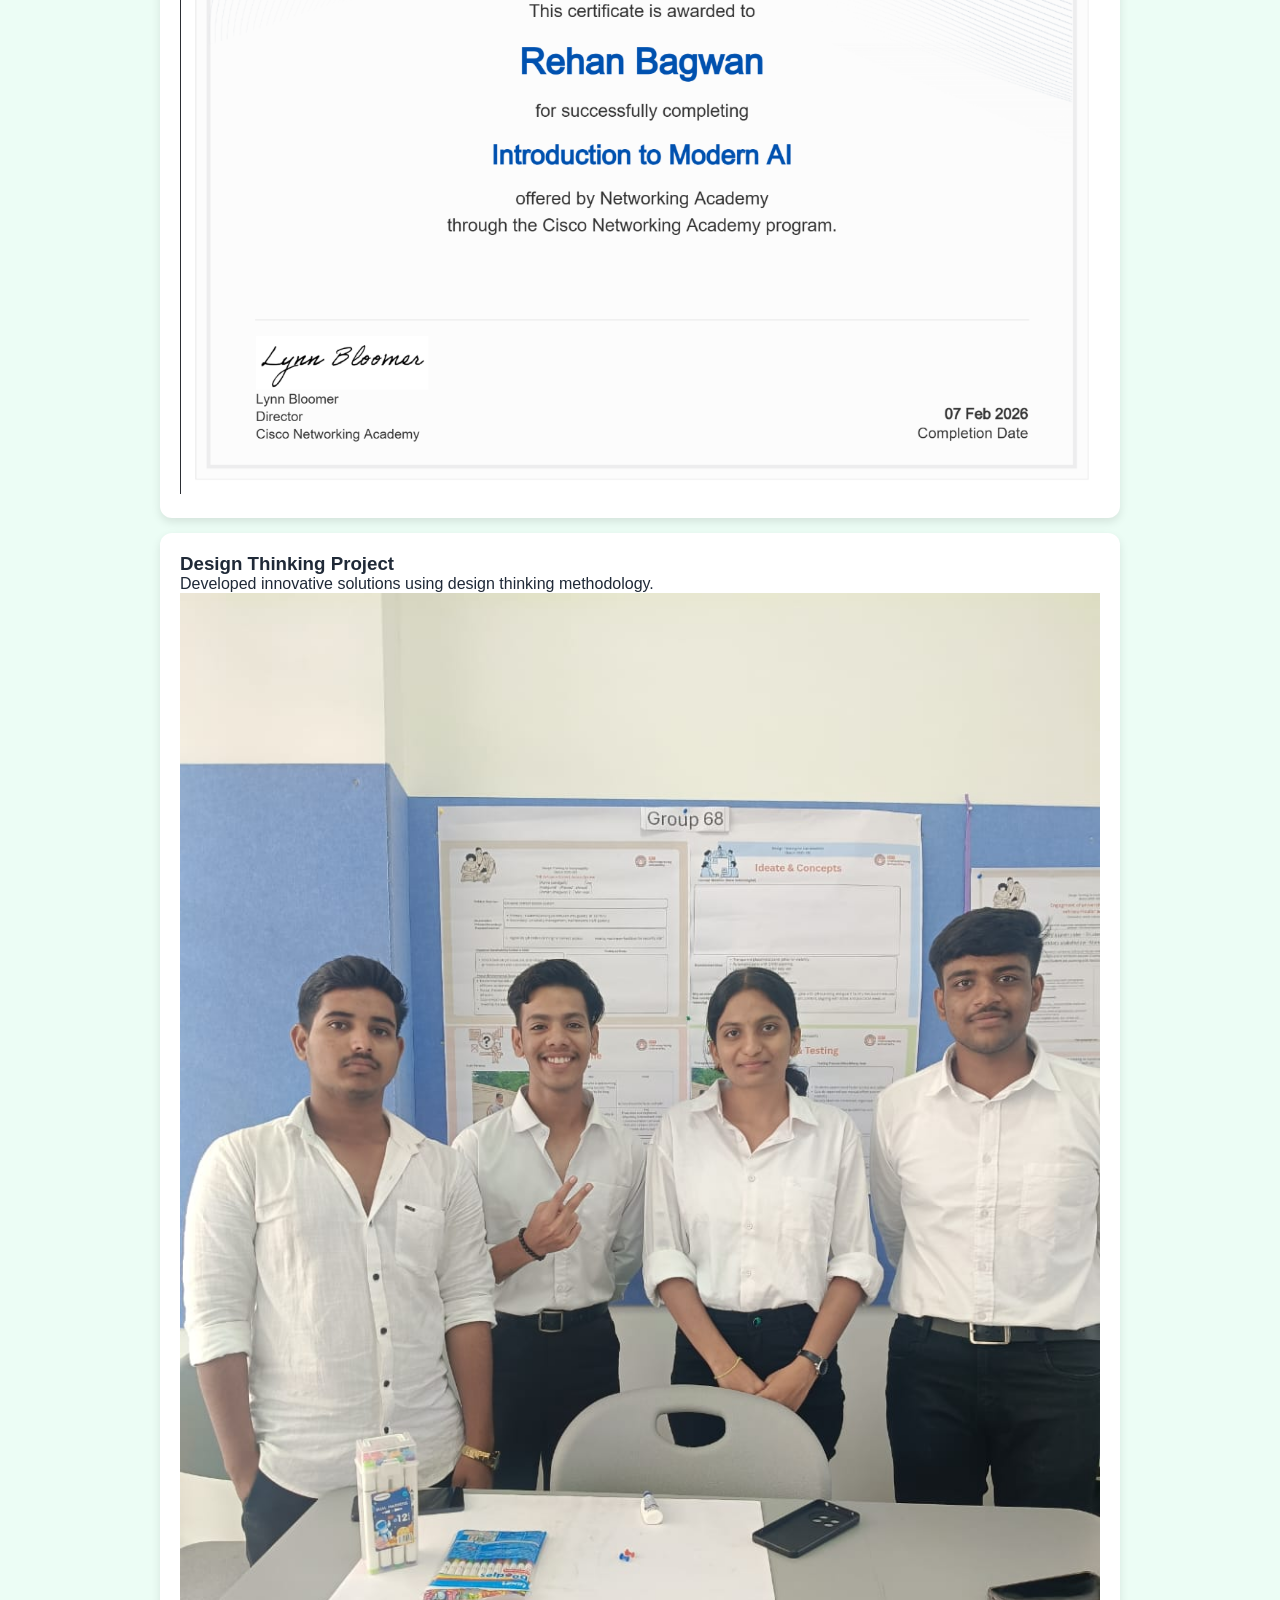
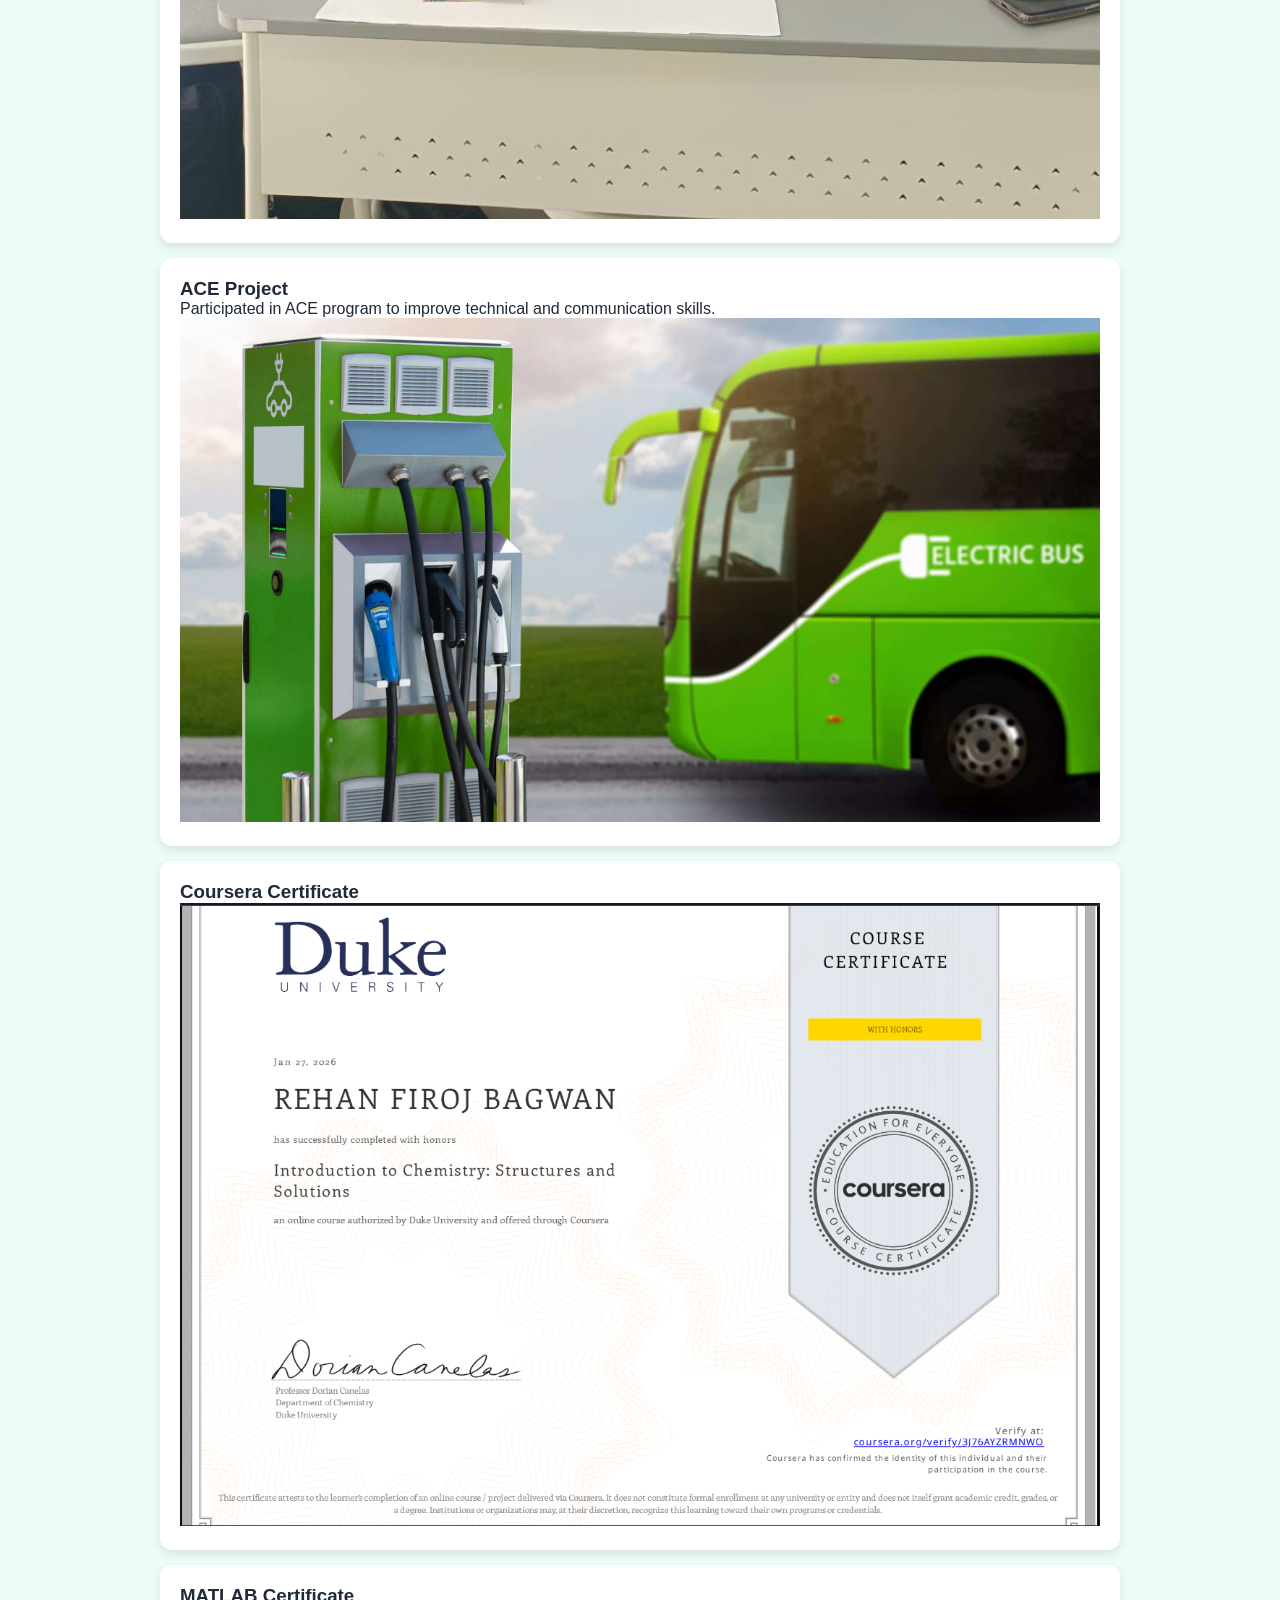
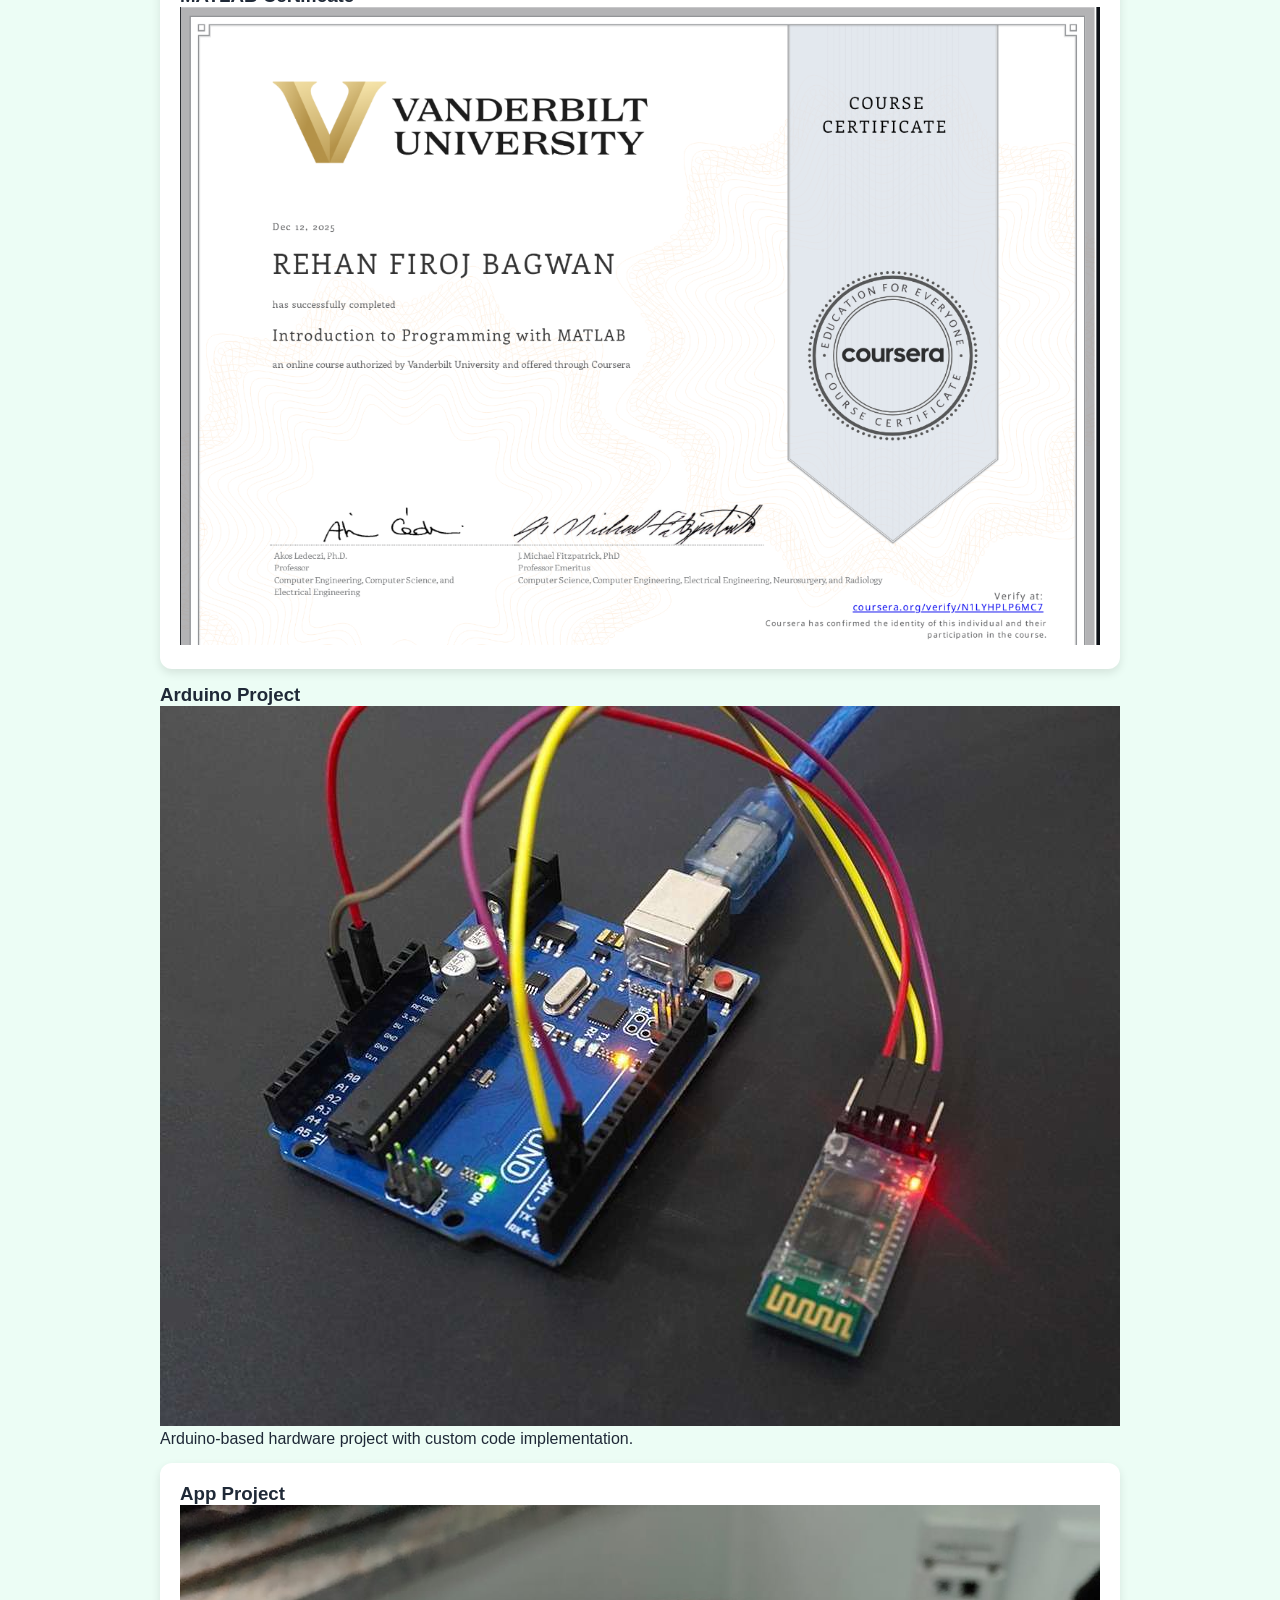
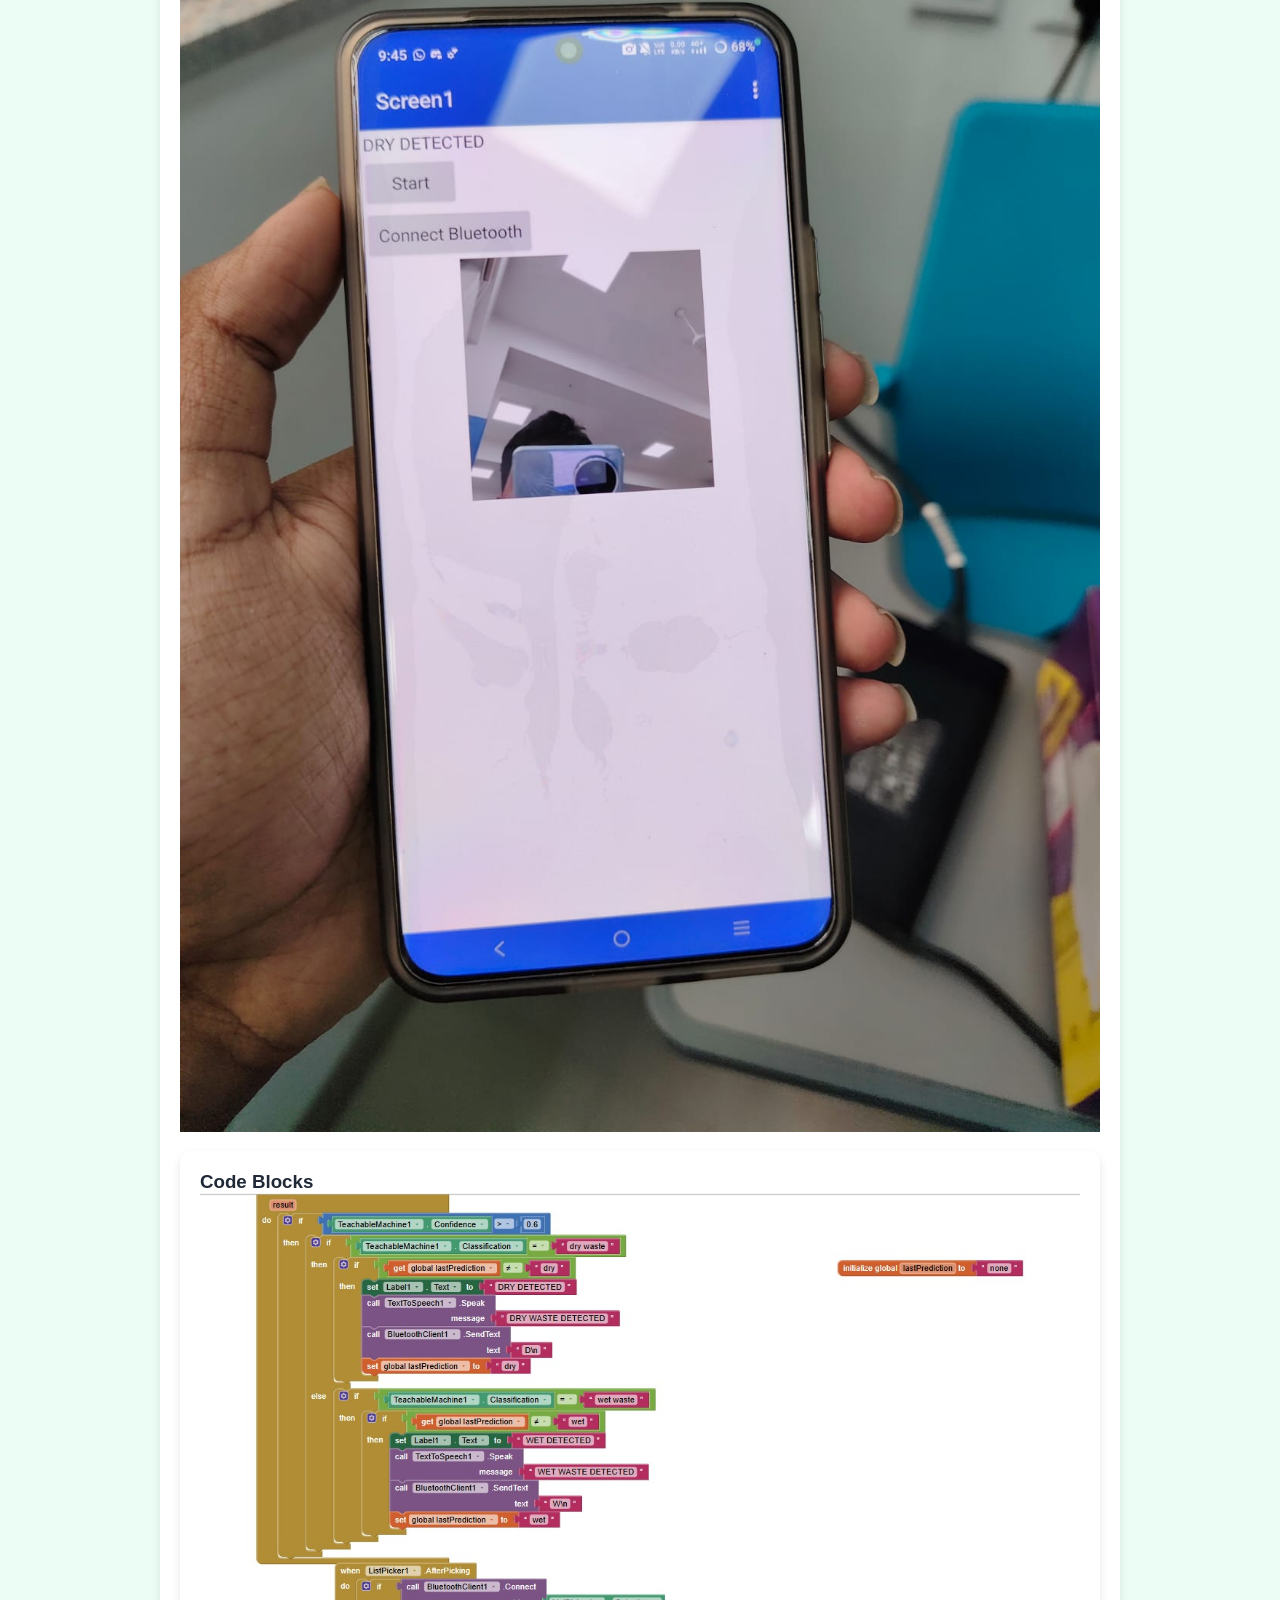
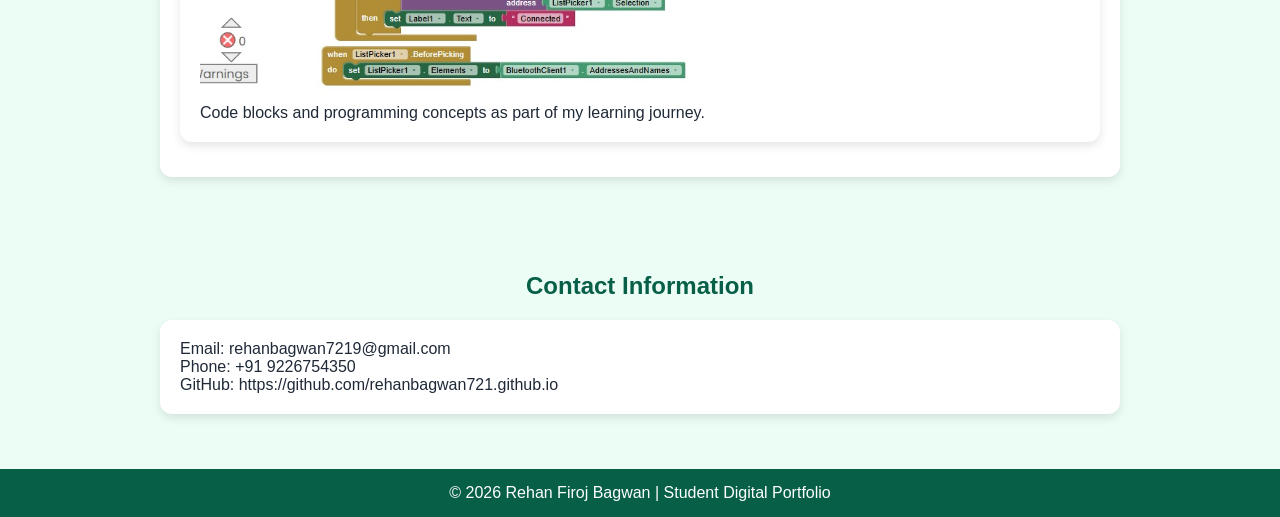
==== commit 4ea815a6: "Update index.html" ====
--- a/index.html
+++ b/index.html
@@ -357,69 +357,6 @@
 
 </section>
 
-<!-- PROJECTS -->
-<section id="projects">
-
-<h2>Projects</h2>
-
-<div class="card">
-
-<h3>Student Digital Portfolio Website</h3>
-
-<img src="assets/project1.png" width="100%">
-
-<p>
-A responsive portfolio website developed using HTML, CSS, and JavaScript.
-</p>
-
-<a href="https://github.com/yourusername/project1" target="_blank">
-<button>View Project</button>
-</a>
-
-</div>
-
-<div class="card">
-
-<h3>Number Guessing Game</h3>
-
-<img src="assets/project2.png" width="100%">
-
-<p>
-A JavaScript-based game where users guess a random number.
-</p>
-
-<a href="https://github.com/yourusername/project2" target="_blank">
-<button>View Project</button>
-</a>
-
-</div>
-
-</section>
-
-<!-- GALLERY -->
-<section id="gallery">
-
-<h2>Gallery</h2>
-
-<div class="gallery">
-
-<img src="assets/profile.jpg">
-
-<img src="assets/ai4a_certificate.jpg">
-
-<img src="assets/design_thinking_certificate.jpg">
-
-<img src="assets/ace_certificate.jpg">
-
-<img src="assets/coursera_certificate.jpg">
-
-<img src="assets/netacad_certificate.jpg">
-
-<img src="assets/yuva_ai_certificate.jpg">
-
-</div>
-
-</section>
 
 <!-- CONTACT -->
 <section id="contact">
